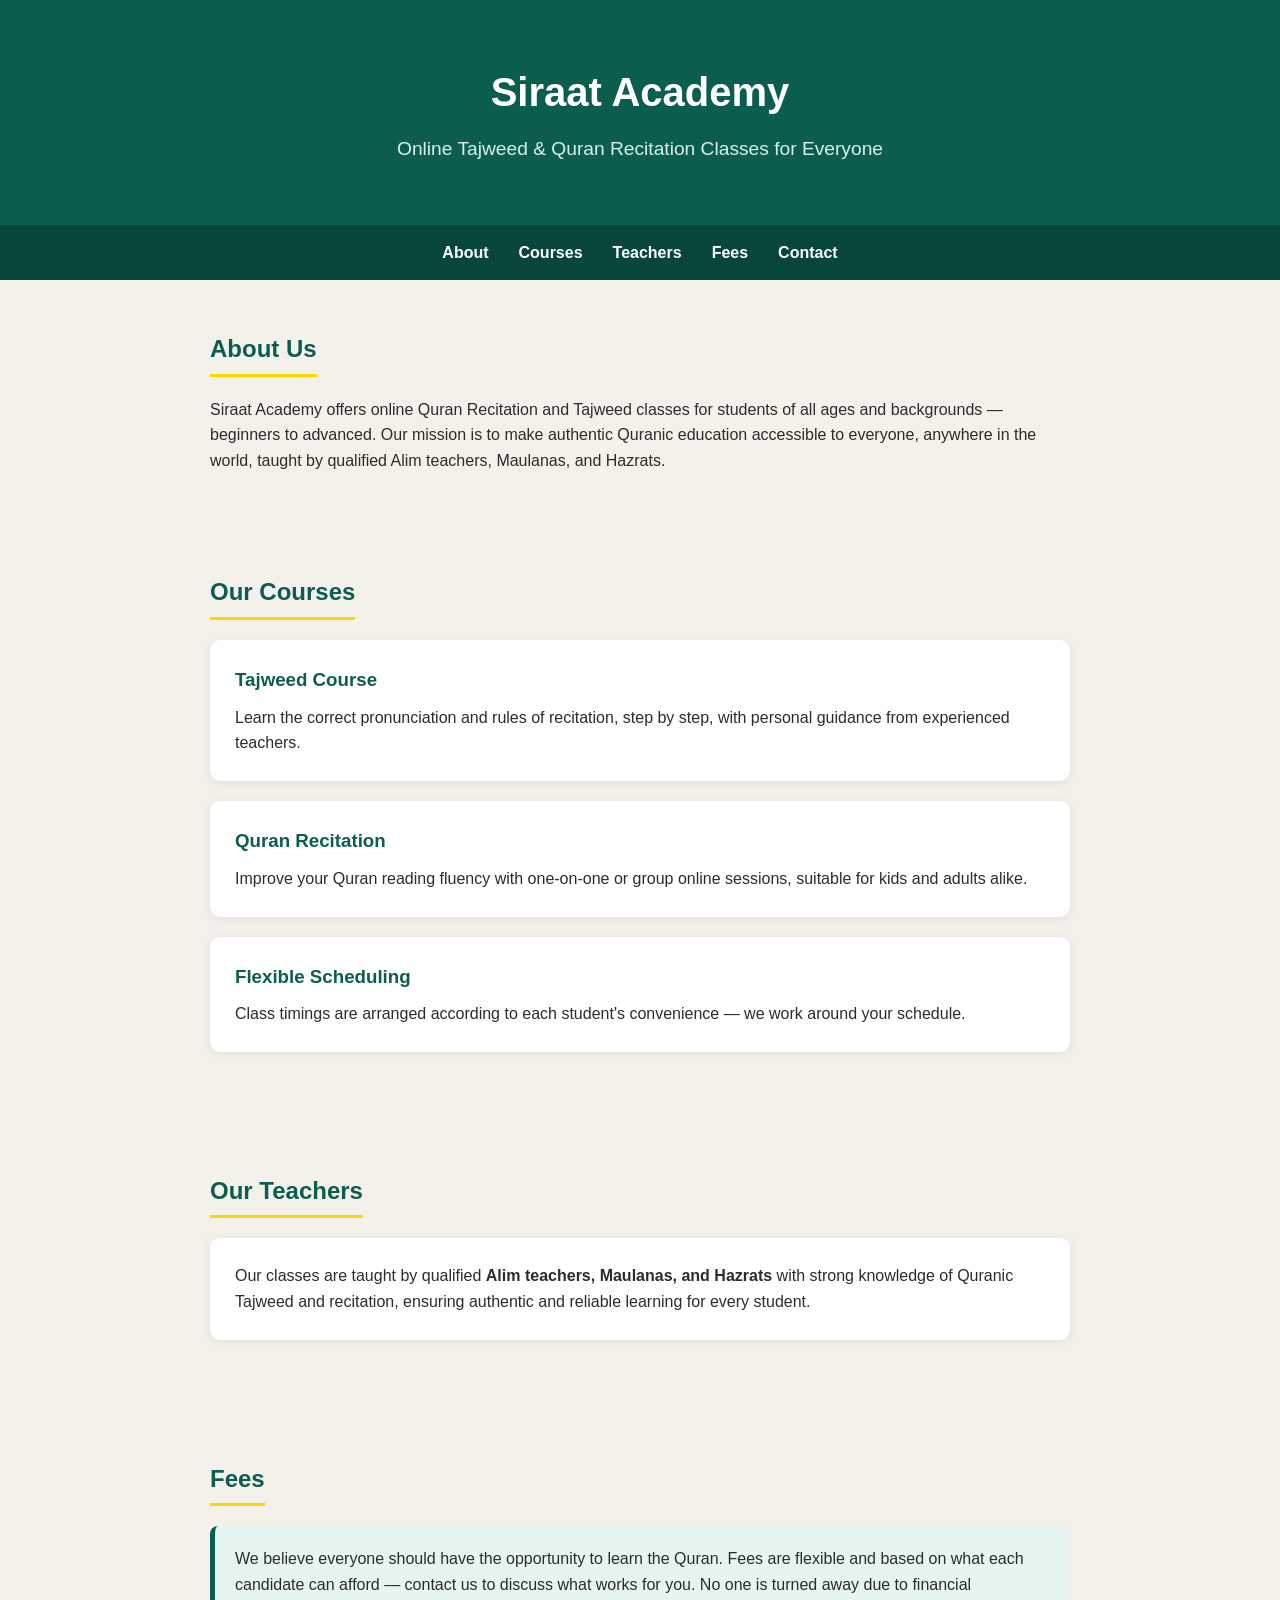
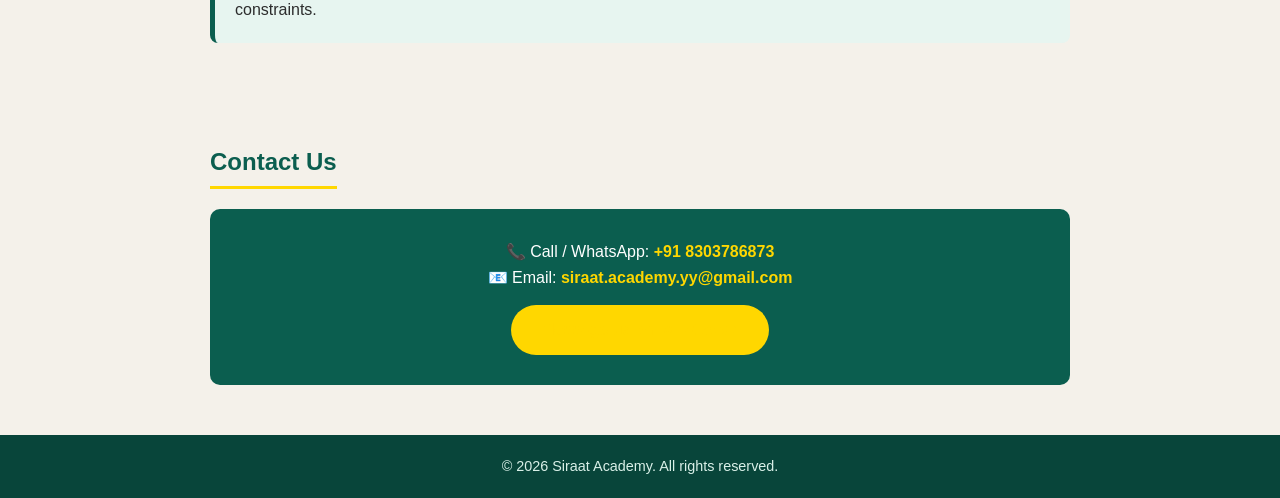
==== index.html @ 0b70cfef "Add files via upload" ====
<!DOCTYPE html>
<html lang="en">
<head>
<meta charset="UTF-8">
<meta name="viewport" content="width=device-width, initial-scale=1.0">
<title>Siraat Academy - Online Tajweed & Quran Classes</title>
<style>
  * { margin: 0; padding: 0; box-sizing: border-box; font-family: 'Segoe UI', Tahoma, Geneva, Verdana, sans-serif; }
  body { background: #f4f1ea; color: #2c2c2c; line-height: 1.6; }
  header { background: #0b5e4f; color: #fff; padding: 60px 20px; text-align: center; }
  header h1 { font-size: 2.5em; margin-bottom: 10px; }
  header p { font-size: 1.2em; color: #d9f0e8; }
  nav { background: #08453a; display: flex; justify-content: center; gap: 30px; padding: 15px; flex-wrap: wrap; }
  nav a { color: #fff; text-decoration: none; font-weight: 600; }
  nav a:hover { color: #ffd700; }
  section { max-width: 900px; margin: 0 auto; padding: 50px 20px; }
  h2 { color: #0b5e4f; border-bottom: 3px solid #ffd700; display: inline-block; padding-bottom: 5px; margin-bottom: 20px; }
  .card { background: #fff; border-radius: 10px; padding: 25px; margin-bottom: 20px; box-shadow: 0 2px 8px rgba(0,0,0,0.08); }
  .card h3 { color: #0b5e4f; margin-bottom: 10px; }
  .fees { background: #e7f5f0; border-left: 5px solid #0b5e4f; padding: 20px; border-radius: 8px; }
  .contact-box { background: #0b5e4f; color: #fff; border-radius: 10px; padding: 30px; text-align: center; }
  .contact-box a { color: #ffd700; font-weight: bold; text-decoration: none; }
  .btn { display: inline-block; background: #ffd700; color: #08453a; padding: 12px 30px; border-radius: 30px; font-weight: bold; text-decoration: none; margin-top: 15px; }
  footer { text-align: center; padding: 20px; background: #08453a; color: #d9f0e8; font-size: 0.9em; }
</style>
</head>
<body>

<header>
  <h1>Siraat Academy</h1>
  <p>Online Tajweed & Quran Recitation Classes for Everyone</p>
</header>

<nav>
  <a href="#about">About</a>
  <a href="#courses">Courses</a>
  <a href="#teachers">Teachers</a>
  <a href="#fees">Fees</a>
  <a href="#contact">Contact</a>
</nav>

<section id="about">
  <h2>About Us</h2>
  <p>Siraat Academy offers online Quran Recitation and Tajweed classes for students of all ages and backgrounds — beginners to advanced. Our mission is to make authentic Quranic education accessible to everyone, anywhere in the world, taught by qualified Alim teachers, Maulanas, and Hazrats.</p>
</section>

<section id="courses">
  <h2>Our Courses</h2>
  <div class="card">
    <h3>Tajweed Course</h3>
    <p>Learn the correct pronunciation and rules of recitation, step by step, with personal guidance from experienced teachers.</p>
  </div>
  <div class="card">
    <h3>Quran Recitation</h3>
    <p>Improve your Quran reading fluency with one-on-one or group online sessions, suitable for kids and adults alike.</p>
  </div>
  <div class="card">
    <h3>Flexible Scheduling</h3>
    <p>Class timings are arranged according to each student's convenience — we work around your schedule.</p>
  </div>
</section>

<section id="teachers">
  <h2>Our Teachers</h2>
  <div class="card">
    <p>Our classes are taught by qualified <strong>Alim teachers, Maulanas, and Hazrats</strong> with strong knowledge of Quranic Tajweed and recitation, ensuring authentic and reliable learning for every student.</p>
  </div>
</section>

<section id="fees">
  <h2>Fees</h2>
  <div class="fees">
    <p>We believe everyone should have the opportunity to learn the Quran. Fees are flexible and based on what each candidate can afford — contact us to discuss what works for you. No one is turned away due to financial constraints.</p>
  </div>
</section>

<section id="contact">
  <h2>Contact Us</h2>
  <div class="contact-box">
    <p>📞 Call / WhatsApp: <a href="https://wa.me/918303786873">+91 8303786873</a></p>
    <p>📧 Email: <a href="mailto:siraat.academy.yy@gmail.com">siraat.academy.yy@gmail.com</a></p>
    <a class="btn" href="https://wa.me/918303786873">Message us on WhatsApp</a>
  </div>
</section>

<footer>
  &copy; 2026 Siraat Academy. All rights reserved.
</footer>

</body>
</html>
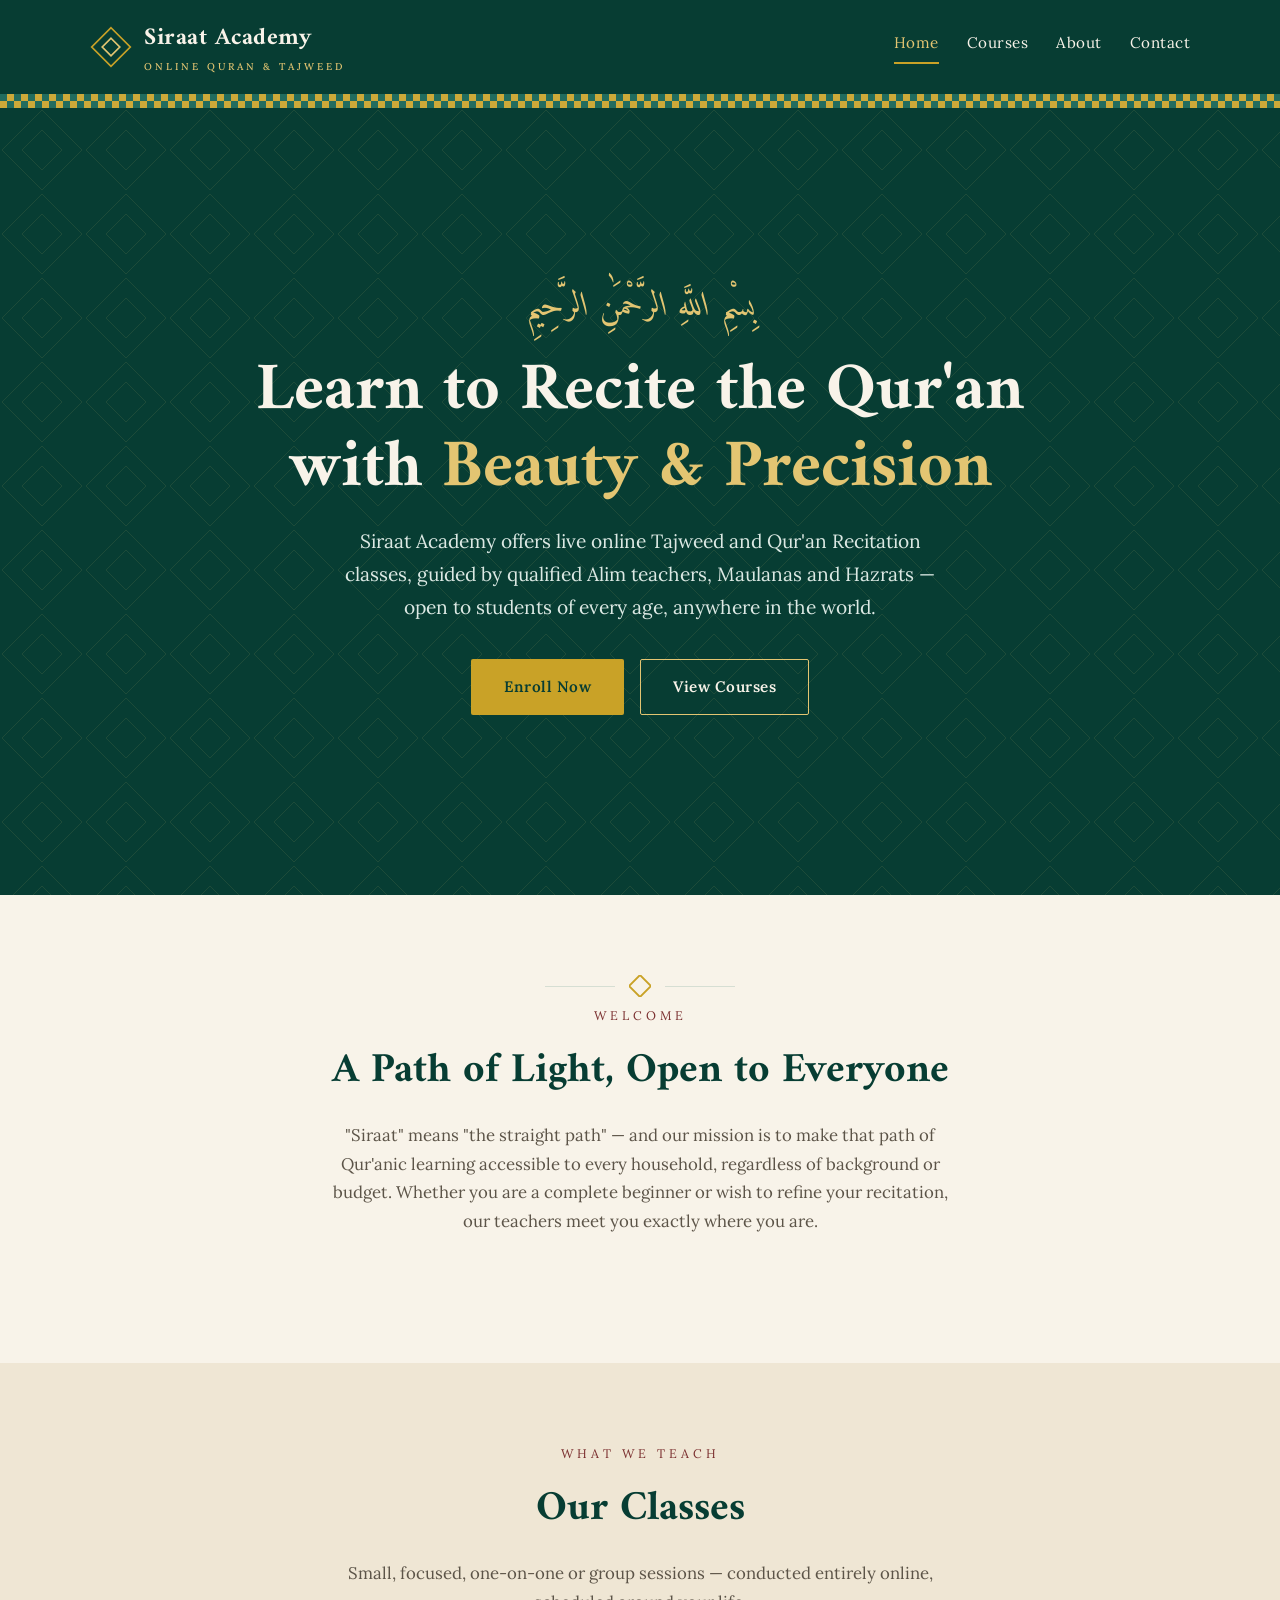
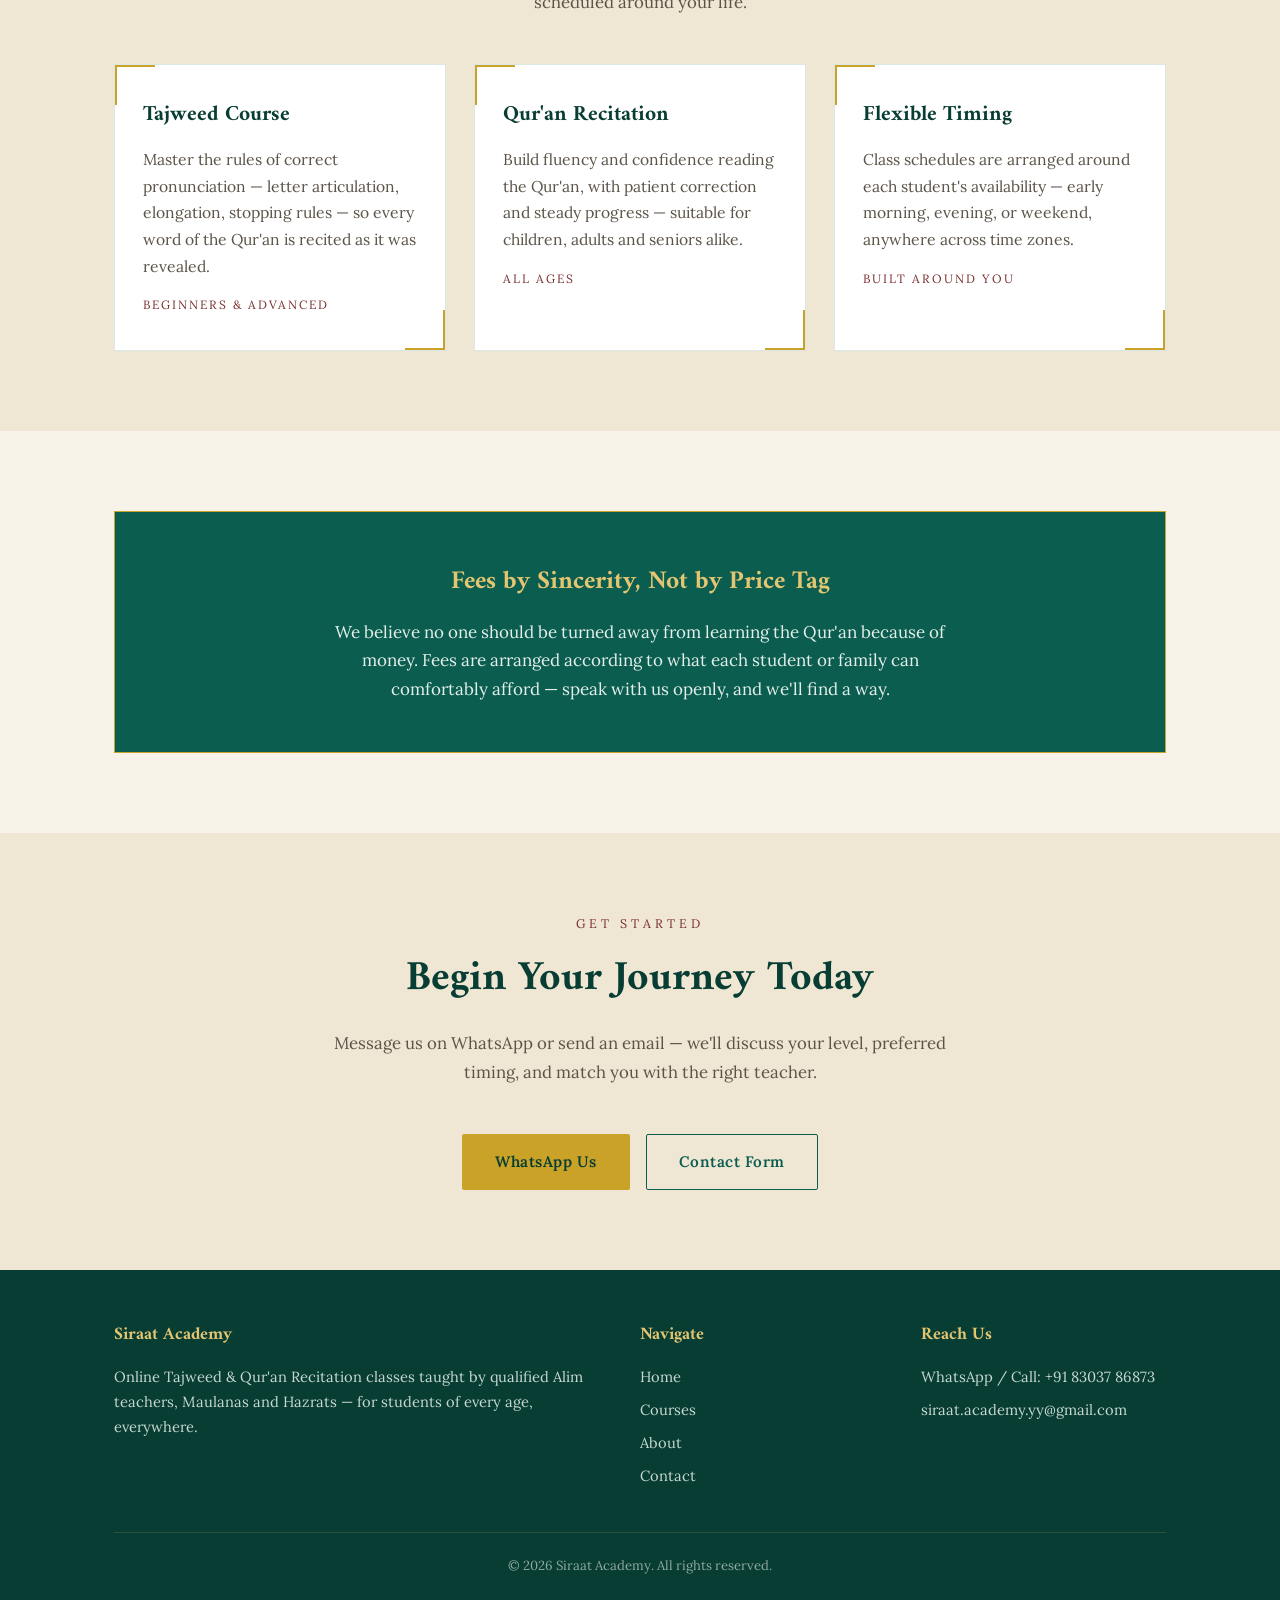
==== commit f5089983: "Update index.html" ====
--- a/index.html
+++ b/index.html
@@ -3,88 +3,122 @@
 <head>
 <meta charset="UTF-8">
 <meta name="viewport" content="width=device-width, initial-scale=1.0">
-<title>Siraat Academy - Online Tajweed & Quran Classes</title>
-<style>
-  * { margin: 0; padding: 0; box-sizing: border-box; font-family: 'Segoe UI', Tahoma, Geneva, Verdana, sans-serif; }
-  body { background: #f4f1ea; color: #2c2c2c; line-height: 1.6; }
-  header { background: #0b5e4f; color: #fff; padding: 60px 20px; text-align: center; }
-  header h1 { font-size: 2.5em; margin-bottom: 10px; }
-  header p { font-size: 1.2em; color: #d9f0e8; }
-  nav { background: #08453a; display: flex; justify-content: center; gap: 30px; padding: 15px; flex-wrap: wrap; }
-  nav a { color: #fff; text-decoration: none; font-weight: 600; }
-  nav a:hover { color: #ffd700; }
-  section { max-width: 900px; margin: 0 auto; padding: 50px 20px; }
-  h2 { color: #0b5e4f; border-bottom: 3px solid #ffd700; display: inline-block; padding-bottom: 5px; margin-bottom: 20px; }
-  .card { background: #fff; border-radius: 10px; padding: 25px; margin-bottom: 20px; box-shadow: 0 2px 8px rgba(0,0,0,0.08); }
-  .card h3 { color: #0b5e4f; margin-bottom: 10px; }
-  .fees { background: #e7f5f0; border-left: 5px solid #0b5e4f; padding: 20px; border-radius: 8px; }
-  .contact-box { background: #0b5e4f; color: #fff; border-radius: 10px; padding: 30px; text-align: center; }
-  .contact-box a { color: #ffd700; font-weight: bold; text-decoration: none; }
-  .btn { display: inline-block; background: #ffd700; color: #08453a; padding: 12px 30px; border-radius: 30px; font-weight: bold; text-decoration: none; margin-top: 15px; }
-  footer { text-align: center; padding: 20px; background: #08453a; color: #d9f0e8; font-size: 0.9em; }
-</style>
+<title>Siraat Academy — Online Tajweed &amp; Quran Recitation Classes</title>
+<link rel="stylesheet" href="style.css">
 </head>
 <body>
 
-<header>
-  <h1>Siraat Academy</h1>
-  <p>Online Tajweed & Quran Recitation Classes for Everyone</p>
+<header class="site-header">
+  <div class="container nav-wrap">
+    <a href="index.html" class="brand">
+      <svg class="brand-mark" viewBox="0 0 48 48" fill="none" xmlns="http://www.w3.org/2000/svg">
+        <path d="M24 2 L46 24 L24 46 L2 24 Z" stroke="#C9A227" stroke-width="2"/>
+        <path d="M24 14 L34 24 L24 34 L14 24 Z" stroke="#E3C572" stroke-width="2"/>
+      </svg>
+      <span class="brand-text">Siraat Academy<small>Online Quran &amp; Tajweed</small></span>
+    </a>
+    <nav class="main-nav">
+      <a href="index.html" class="active">Home</a>
+      <a href="courses.html">Courses</a>
+      <a href="about.html">About</a>
+      <a href="contact.html">Contact</a>
+    </nav>
+  </div>
 </header>
+<div class="pattern-strip"></div>
 
-<nav>
-  <a href="#about">About</a>
-  <a href="#courses">Courses</a>
-  <a href="#teachers">Teachers</a>
-  <a href="#fees">Fees</a>
-  <a href="#contact">Contact</a>
-</nav>
-
-<section id="about">
-  <h2>About Us</h2>
-  <p>Siraat Academy offers online Quran Recitation and Tajweed classes for students of all ages and backgrounds — beginners to advanced. Our mission is to make authentic Quranic education accessible to everyone, anywhere in the world, taught by qualified Alim teachers, Maulanas, and Hazrats.</p>
-</section>
-
-<section id="courses">
-  <h2>Our Courses</h2>
-  <div class="card">
-    <h3>Tajweed Course</h3>
-    <p>Learn the correct pronunciation and rules of recitation, step by step, with personal guidance from experienced teachers.</p>
-  </div>
-  <div class="card">
-    <h3>Quran Recitation</h3>
-    <p>Improve your Quran reading fluency with one-on-one or group online sessions, suitable for kids and adults alike.</p>
-  </div>
-  <div class="card">
-    <h3>Flexible Scheduling</h3>
-    <p>Class timings are arranged according to each student's convenience — we work around your schedule.</p>
+<section class="hero">
+  <div class="hero-pattern"></div>
+  <div class="hero-inner">
+    <div class="bismillah">بِسْمِ اللَّهِ الرَّحْمَٰنِ الرَّحِيمِ</div>
+    <h1>Learn to Recite the Qur'an<br>with <span>Beauty &amp; Precision</span></h1>
+    <p class="lead">Siraat Academy offers live online Tajweed and Qur'an Recitation classes, guided by qualified Alim teachers, Maulanas and Hazrats — open to students of every age, anywhere in the world.</p>
+    <div class="cta-row">
+      <a href="contact.html" class="btn btn-gold">Enroll Now</a>
+      <a href="courses.html" class="btn btn-outline">View Courses</a>
+    </div>
   </div>
 </section>
 
-<section id="teachers">
-  <h2>Our Teachers</h2>
-  <div class="card">
-    <p>Our classes are taught by qualified <strong>Alim teachers, Maulanas, and Hazrats</strong> with strong knowledge of Quranic Tajweed and recitation, ensuring authentic and reliable learning for every student.</p>
+<section>
+  <div class="container">
+    <div class="star-divider">
+      <svg viewBox="0 0 24 24" fill="none" xmlns="http://www.w3.org/2000/svg"><path d="M12 0 L24 12 L12 24 L0 12 Z" stroke="#C9A227" stroke-width="2"/></svg>
+    </div>
+    <div class="eyebrow">Welcome</div>
+    <h2 class="section-title">A Path of Light, Open to Everyone</h2>
+    <p class="section-sub">"Siraat" means "the straight path" — and our mission is to make that path of Qur'anic learning accessible to every household, regardless of background or budget. Whether you are a complete beginner or wish to refine your recitation, our teachers meet you exactly where you are.</p>
   </div>
 </section>
 
-<section id="fees">
-  <h2>Fees</h2>
-  <div class="fees">
-    <p>We believe everyone should have the opportunity to learn the Quran. Fees are flexible and based on what each candidate can afford — contact us to discuss what works for you. No one is turned away due to financial constraints.</p>
+<section class="alt">
+  <div class="container">
+    <div class="eyebrow">What We Teach</div>
+    <h2 class="section-title">Our Classes</h2>
+    <p class="section-sub">Small, focused, one-on-one or group sessions — conducted entirely online, scheduled around your life.</p>
+    <div class="grid grid-3">
+      <div class="card">
+        <h3>Tajweed Course</h3>
+        <p>Master the rules of correct pronunciation — letter articulation, elongation, stopping rules — so every word of the Qur'an is recited as it was revealed.</p>
+        <span class="tag">Beginners &amp; Advanced</span>
+      </div>
+      <div class="card">
+        <h3>Qur'an Recitation</h3>
+        <p>Build fluency and confidence reading the Qur'an, with patient correction and steady progress — suitable for children, adults and seniors alike.</p>
+        <span class="tag">All Ages</span>
+      </div>
+      <div class="card">
+        <h3>Flexible Timing</h3>
+        <p>Class schedules are arranged around each student's availability — early morning, evening, or weekend, anywhere across time zones.</p>
+        <span class="tag">Built Around You</span>
+      </div>
+    </div>
   </div>
 </section>
 
-<section id="contact">
-  <h2>Contact Us</h2>
-  <div class="contact-box">
-    <p>📞 Call / WhatsApp: <a href="https://wa.me/918303786873">+91 8303786873</a></p>
-    <p>📧 Email: <a href="mailto:siraat.academy.yy@gmail.com">siraat.academy.yy@gmail.com</a></p>
-    <a class="btn" href="https://wa.me/918303786873">Message us on WhatsApp</a>
+<section>
+  <div class="container">
+    <div class="highlight-box">
+      <h3>Fees by Sincerity, Not by Price Tag</h3>
+      <p>We believe no one should be turned away from learning the Qur'an because of money. Fees are arranged according to what each student or family can comfortably afford — speak with us openly, and we'll find a way.</p>
+    </div>
   </div>
 </section>
 
-<footer>
-  &copy; 2026 Siraat Academy. All rights reserved.
+<section class="alt">
+  <div class="container">
+    <div class="eyebrow">Get Started</div>
+    <h2 class="section-title">Begin Your Journey Today</h2>
+    <p class="section-sub">Message us on WhatsApp or send an email — we'll discuss your level, preferred timing, and match you with the right teacher.</p>
+    <div class="cta-row">
+      <a href="https://wa.me/918303786873" class="btn btn-gold">WhatsApp Us</a>
+      <a href="contact.html" class="btn btn-outline" style="color:#0B5E4F; border-color:#0B5E4F;">Contact Form</a>
+    </div>
+  </div>
+</section>
+
+<footer class="site-footer">
+  <div class="container">
+    <div class="footer-grid">
+      <div>
+        <h4>Siraat Academy</h4>
+        <p>Online Tajweed &amp; Qur'an Recitation classes taught by qualified Alim teachers, Maulanas and Hazrats — for students of every age, everywhere.</p>
+      </div>
+      <div>
+        <h4>Navigate</h4>
+        <a href="index.html">Home</a>
+        <a href="courses.html">Courses</a>
+        <a href="about.html">About</a>
+        <a href="contact.html">Contact</a>
+      </div>
+      <div>
+        <h4>Reach Us</h4>
+        <a href="https://wa.me/918303786873">WhatsApp / Call: +91 83037 86873</a>
+        <a href="mailto:siraat.academy.yy@gmail.com">siraat.academy.yy@gmail.com</a>
+      </div>
+    </div>
+    <div class="footer-bottom">&copy; 2026 Siraat Academy. All rights reserved.</div>
+  </div>
 </footer>
 
 </body>
--- a/style.css
+++ b/style.css
@@ -0,0 +1,421 @@
+@import url('https://fonts.googleapis.com/css2?family=Amiri:ital,wght@0,400;0,700;1,400&family=Lora:ital,wght@0,400;0,500;0,600;1,400&family=Cormorant+Garamond:wght@500;600&display=swap');
+
+:root{
+  --cream: #F8F3E9;
+  --cream-deep: #EFE6D4;
+  --teal: #0B5E4F;
+  --teal-deep: #073D33;
+  --gold: #C9A227;
+  --gold-soft: #E3C572;
+  --maroon: #7A2E2E;
+  --ink: #2B2622;
+  --ink-soft: #5C5448;
+  --pattern-line: rgba(11,94,79,0.14);
+}
+
+*{ margin:0; padding:0; box-sizing:border-box; }
+
+html{ scroll-behavior: smooth; }
+
+body{
+  background: var(--cream);
+  color: var(--ink);
+  font-family: 'Lora', serif;
+  line-height: 1.7;
+  font-size: 17px;
+}
+
+img{ max-width:100%; display:block; }
+
+a{ color: inherit; }
+
+.container{
+  max-width: 1100px;
+  margin: 0 auto;
+  padding: 0 24px;
+}
+
+/* ---------- Geometric pattern motifs ---------- */
+.pattern-strip{
+  height: 14px;
+  width: 100%;
+  background-image:
+    linear-gradient(45deg, var(--gold) 25%, transparent 25%, transparent 75%, var(--gold) 75%),
+    linear-gradient(45deg, var(--gold) 25%, transparent 25%, transparent 75%, var(--gold) 75%);
+  background-size: 14px 14px;
+  background-position: 0 0, 7px 7px;
+  background-color: var(--teal);
+  opacity: 0.9;
+}
+
+.star-divider{
+  display:flex;
+  align-items:center;
+  justify-content:center;
+  gap:14px;
+  margin: 0 auto 8px;
+  color: var(--gold);
+}
+.star-divider::before,
+.star-divider::after{
+  content:"";
+  height:1px;
+  width: 70px;
+  background: var(--pattern-line);
+}
+.star-divider svg{ width:22px; height:22px; flex-shrink:0; }
+
+/* ---------- Header / Nav ---------- */
+header.site-header{
+  background: var(--teal-deep);
+  color: var(--cream);
+}
+.nav-wrap{
+  display:flex;
+  align-items:center;
+  justify-content:space-between;
+  padding: 18px 0;
+  gap: 24px;
+}
+.brand{
+  display:flex;
+  align-items:center;
+  gap:12px;
+  text-decoration:none;
+  color: var(--cream);
+}
+.brand-mark{
+  width:42px; height:42px;
+  flex-shrink:0;
+}
+.brand-text{
+  font-family:'Amiri', serif;
+  font-size: 1.5rem;
+  font-weight:700;
+  letter-spacing:0.5px;
+}
+.brand-text small{
+  display:block;
+  font-family:'Lora', serif;
+  font-size:0.62rem;
+  letter-spacing: 3px;
+  text-transform: uppercase;
+  color: var(--gold-soft);
+  font-weight:500;
+}
+nav.main-nav{
+  display:flex;
+  gap: 28px;
+  flex-wrap: wrap;
+}
+nav.main-nav a{
+  text-decoration:none;
+  color: var(--cream);
+  font-size: 0.95rem;
+  letter-spacing: 0.5px;
+  padding-bottom: 6px;
+  border-bottom: 2px solid transparent;
+  transition: border-color 0.2s, color 0.2s;
+}
+nav.main-nav a:hover,
+nav.main-nav a.active{
+  border-color: var(--gold);
+  color: var(--gold-soft);
+}
+
+/* ---------- Hero ---------- */
+.hero{
+  position: relative;
+  background: var(--teal-deep);
+  color: var(--cream);
+  overflow:hidden;
+}
+.hero-pattern{
+  position:absolute;
+  inset:0;
+  opacity: 0.10;
+  background-image: url("data:image/svg+xml,%3Csvg xmlns='http://www.w3.org/2000/svg' width='84' height='84' viewBox='0 0 84 84'%3E%3Cg fill='none' stroke='%23E3C572' stroke-width='1'%3E%3Cpath d='M42 2 L82 42 L42 82 L2 42 Z'/%3E%3Cpath d='M42 22 L62 42 L42 62 L22 42 Z'/%3E%3C/g%3E%3C/svg%3E");
+  background-size: 84px 84px;
+}
+.hero-inner{
+  position: relative;
+  padding: 90px 24px 100px;
+  max-width: 1100px;
+  margin: 0 auto;
+  text-align:center;
+}
+.bismillah{
+  font-family:'Amiri', serif;
+  font-size: 2.1rem;
+  color: var(--gold-soft);
+  margin-bottom: 18px;
+  font-style: italic;
+}
+.hero h1{
+  font-family:'Amiri', serif;
+  font-weight:700;
+  font-size: clamp(2.4rem, 6vw, 4.2rem);
+  line-height: 1.15;
+  margin-bottom: 18px;
+}
+.hero h1 span{ color: var(--gold-soft); }
+.hero p.lead{
+  font-size: 1.2rem;
+  color: #DCE9E4;
+  max-width: 620px;
+  margin: 0 auto 36px;
+}
+.cta-row{
+  display:flex;
+  gap:16px;
+  justify-content:center;
+  flex-wrap:wrap;
+}
+.btn{
+  display:inline-block;
+  padding: 14px 32px;
+  border-radius: 2px;
+  text-decoration:none;
+  font-family:'Lora', serif;
+  font-weight:600;
+  letter-spacing: 0.5px;
+  font-size: 0.95rem;
+  transition: transform 0.15s ease, box-shadow 0.15s ease;
+  border: 1px solid transparent;
+}
+.btn:hover{ transform: translateY(-2px); }
+.btn-gold{
+  background: var(--gold);
+  color: var(--teal-deep);
+}
+.btn-gold:hover{ box-shadow: 0 6px 18px rgba(201,162,39,0.35); }
+.btn-outline{
+  border-color: var(--gold-soft);
+  color: var(--cream);
+}
+.btn-outline:hover{ background: rgba(227,197,114,0.1); }
+
+/* ---------- Sections ---------- */
+section{ padding: 80px 0; }
+section.alt{ background: var(--cream-deep); }
+
+.eyebrow{
+  font-family:'Lora', serif;
+  font-size: 0.78rem;
+  letter-spacing: 4px;
+  text-transform: uppercase;
+  color: var(--maroon);
+  text-align:center;
+  margin-bottom: 10px;
+}
+h2.section-title{
+  font-family:'Amiri', serif;
+  font-weight:700;
+  font-size: clamp(1.8rem, 4vw, 2.6rem);
+  text-align:center;
+  color: var(--teal-deep);
+  margin-bottom: 14px;
+}
+p.section-sub{
+  text-align:center;
+  max-width: 640px;
+  margin: 0 auto 48px;
+  color: var(--ink-soft);
+  font-size: 1.05rem;
+}
+
+/* ---------- Cards ---------- */
+.grid{
+  display:grid;
+  gap: 28px;
+}
+.grid-3{ grid-template-columns: repeat(3, 1fr); }
+.grid-2{ grid-template-columns: repeat(2, 1fr); }
+
+.card{
+  background: #fff;
+  border: 1px solid var(--pattern-line);
+  padding: 32px 28px;
+  position: relative;
+  transition: box-shadow 0.2s ease, transform 0.2s ease;
+}
+.card:hover{
+  box-shadow: 0 12px 30px rgba(11,94,79,0.08);
+  transform: translateY(-4px);
+}
+.card::before{
+  content:"";
+  position:absolute;
+  top:0; left:0;
+  width: 38px; height: 38px;
+  border-top: 2px solid var(--gold);
+  border-left: 2px solid var(--gold);
+}
+.card::after{
+  content:"";
+  position:absolute;
+  bottom:0; right:0;
+  width: 38px; height: 38px;
+  border-bottom: 2px solid var(--gold);
+  border-right: 2px solid var(--gold);
+}
+.card h3{
+  font-family:'Amiri', serif;
+  color: var(--teal-deep);
+  font-size: 1.35rem;
+  margin-bottom: 12px;
+}
+.card p{ color: var(--ink-soft); font-size: 0.98rem; }
+.card .tag{
+  display:inline-block;
+  margin-top:16px;
+  font-size: 0.75rem;
+  letter-spacing: 2px;
+  text-transform: uppercase;
+  color: var(--maroon);
+}
+
+/* ---------- Quote / highlight blocks ---------- */
+.highlight-box{
+  background: var(--teal);
+  color: var(--cream);
+  padding: 48px;
+  text-align:center;
+  position: relative;
+  border: 1px solid var(--gold);
+}
+.highlight-box h3{
+  font-family:'Amiri', serif;
+  font-size: 1.6rem;
+  margin-bottom: 14px;
+  color: var(--gold-soft);
+}
+.highlight-box p{ color: #E4EFEA; max-width: 640px; margin: 0 auto; }
+
+/* ---------- Footer ---------- */
+footer.site-footer{
+  background: var(--teal-deep);
+  color: var(--cream);
+  padding: 50px 0 30px;
+}
+.footer-grid{
+  display:grid;
+  grid-template-columns: 2fr 1fr 1fr;
+  gap: 36px;
+  margin-bottom: 36px;
+}
+.footer-grid h4{
+  font-family:'Amiri', serif;
+  color: var(--gold-soft);
+  margin-bottom: 14px;
+  font-size:1.1rem;
+}
+.footer-grid p, .footer-grid a{
+  color: #C7D8D2;
+  font-size: 0.92rem;
+  text-decoration:none;
+  display:block;
+  margin-bottom: 8px;
+}
+.footer-grid a:hover{ color: var(--gold-soft); }
+.footer-bottom{
+  text-align:center;
+  font-size: 0.82rem;
+  color: #8FA8A1;
+  border-top: 1px solid rgba(227,197,114,0.15);
+  padding-top: 22px;
+}
+
+/* ---------- Forms ---------- */
+.form-card{
+  background:#fff;
+  border: 1px solid var(--pattern-line);
+  padding: 40px;
+}
+.form-group{ margin-bottom: 22px; }
+.form-group label{
+  display:block;
+  font-size: 0.85rem;
+  letter-spacing: 1px;
+  text-transform: uppercase;
+  color: var(--teal-deep);
+  margin-bottom: 8px;
+}
+.form-group input,
+.form-group select,
+.form-group textarea{
+  width:100%;
+  padding: 12px 14px;
+  border: 1px solid #D8CDB8;
+  background: var(--cream);
+  font-family:'Lora', serif;
+  font-size: 1rem;
+  color: var(--ink);
+  border-radius: 2px;
+}
+.form-group textarea{ resize: vertical; min-height: 120px; }
+.form-group input:focus,
+.form-group select:focus,
+.form-group textarea:focus{
+  outline: 2px solid var(--gold);
+  outline-offset: 1px;
+}
+
+/* ---------- Misc ---------- */
+.list-check{ list-style:none; padding:0; }
+.list-check li{
+  padding-left: 28px;
+  position: relative;
+  margin-bottom: 12px;
+  color: var(--ink-soft);
+}
+.list-check li::before{
+  content: "✦";
+  position:absolute;
+  left:0;
+  color: var(--gold);
+}
+
+.timing-table{
+  width:100%;
+  border-collapse: collapse;
+  background:#fff;
+}
+.timing-table th, .timing-table td{
+  border: 1px solid var(--pattern-line);
+  padding: 14px 18px;
+  text-align:left;
+  font-size: 0.95rem;
+}
+.timing-table th{
+  background: var(--teal);
+  color: var(--cream);
+  font-family:'Lora', serif;
+  font-weight:600;
+  letter-spacing: 1px;
+  text-transform: uppercase;
+  font-size: 0.78rem;
+}
+.timing-table tr:nth-child(even) td{ background: var(--cream-deep); }
+
+/* ---------- Responsive ---------- */
+@media (max-width: 860px){
+  .grid-3{ grid-template-columns: 1fr; }
+  .grid-2{ grid-template-columns: 1fr; }
+  .footer-grid{ grid-template-columns: 1fr; }
+  nav.main-nav{ gap: 16px; justify-content:center; }
+  .nav-wrap{ flex-direction: column; text-align:center; }
+}
+
+/* Reduced motion */
+@media (prefers-reduced-motion: reduce){
+  html{ scroll-behavior: auto; }
+  .card{ transition: none; }
+  .btn{ transition: none; }
+}
+
+/* Focus visibility */
+a:focus-visible, button:focus-visible, input:focus-visible, textarea:focus-visible, select:focus-visible{
+  outline: 3px solid var(--gold);
+  outline-offset: 2px;
+}
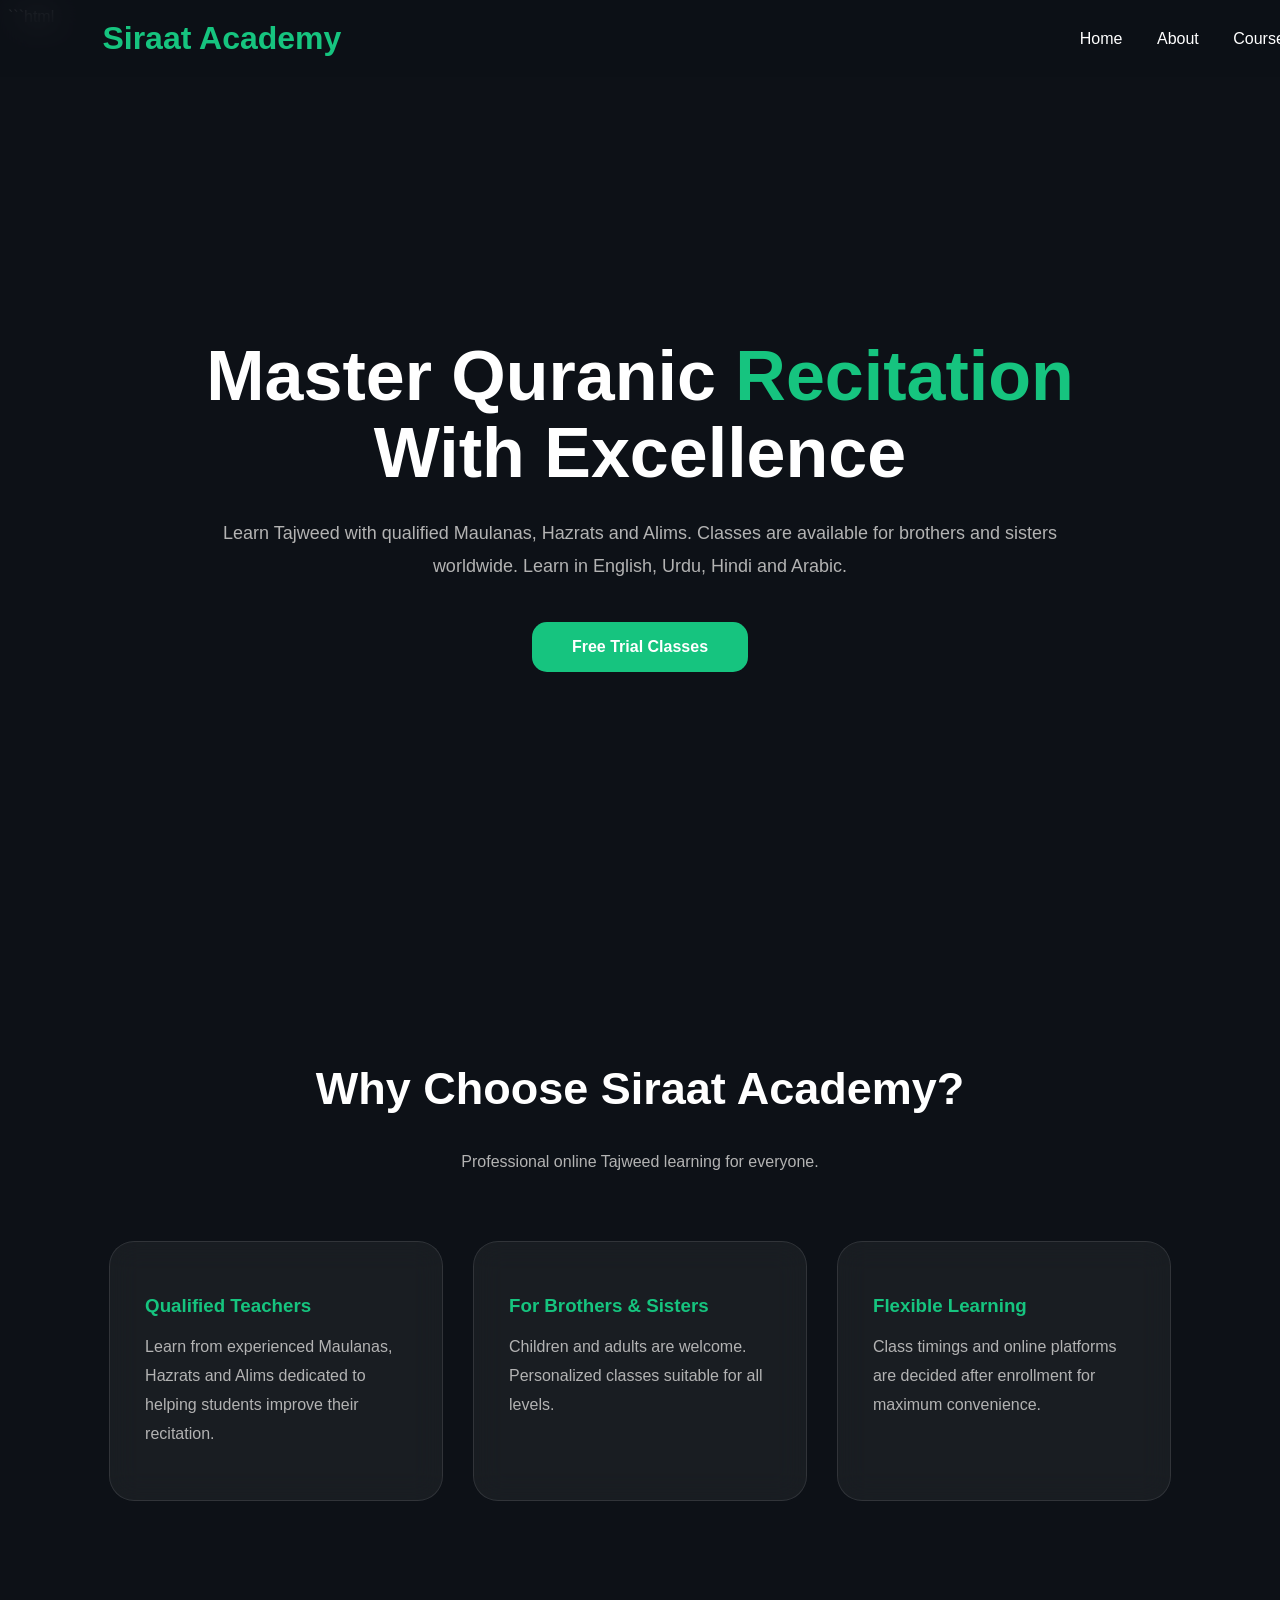
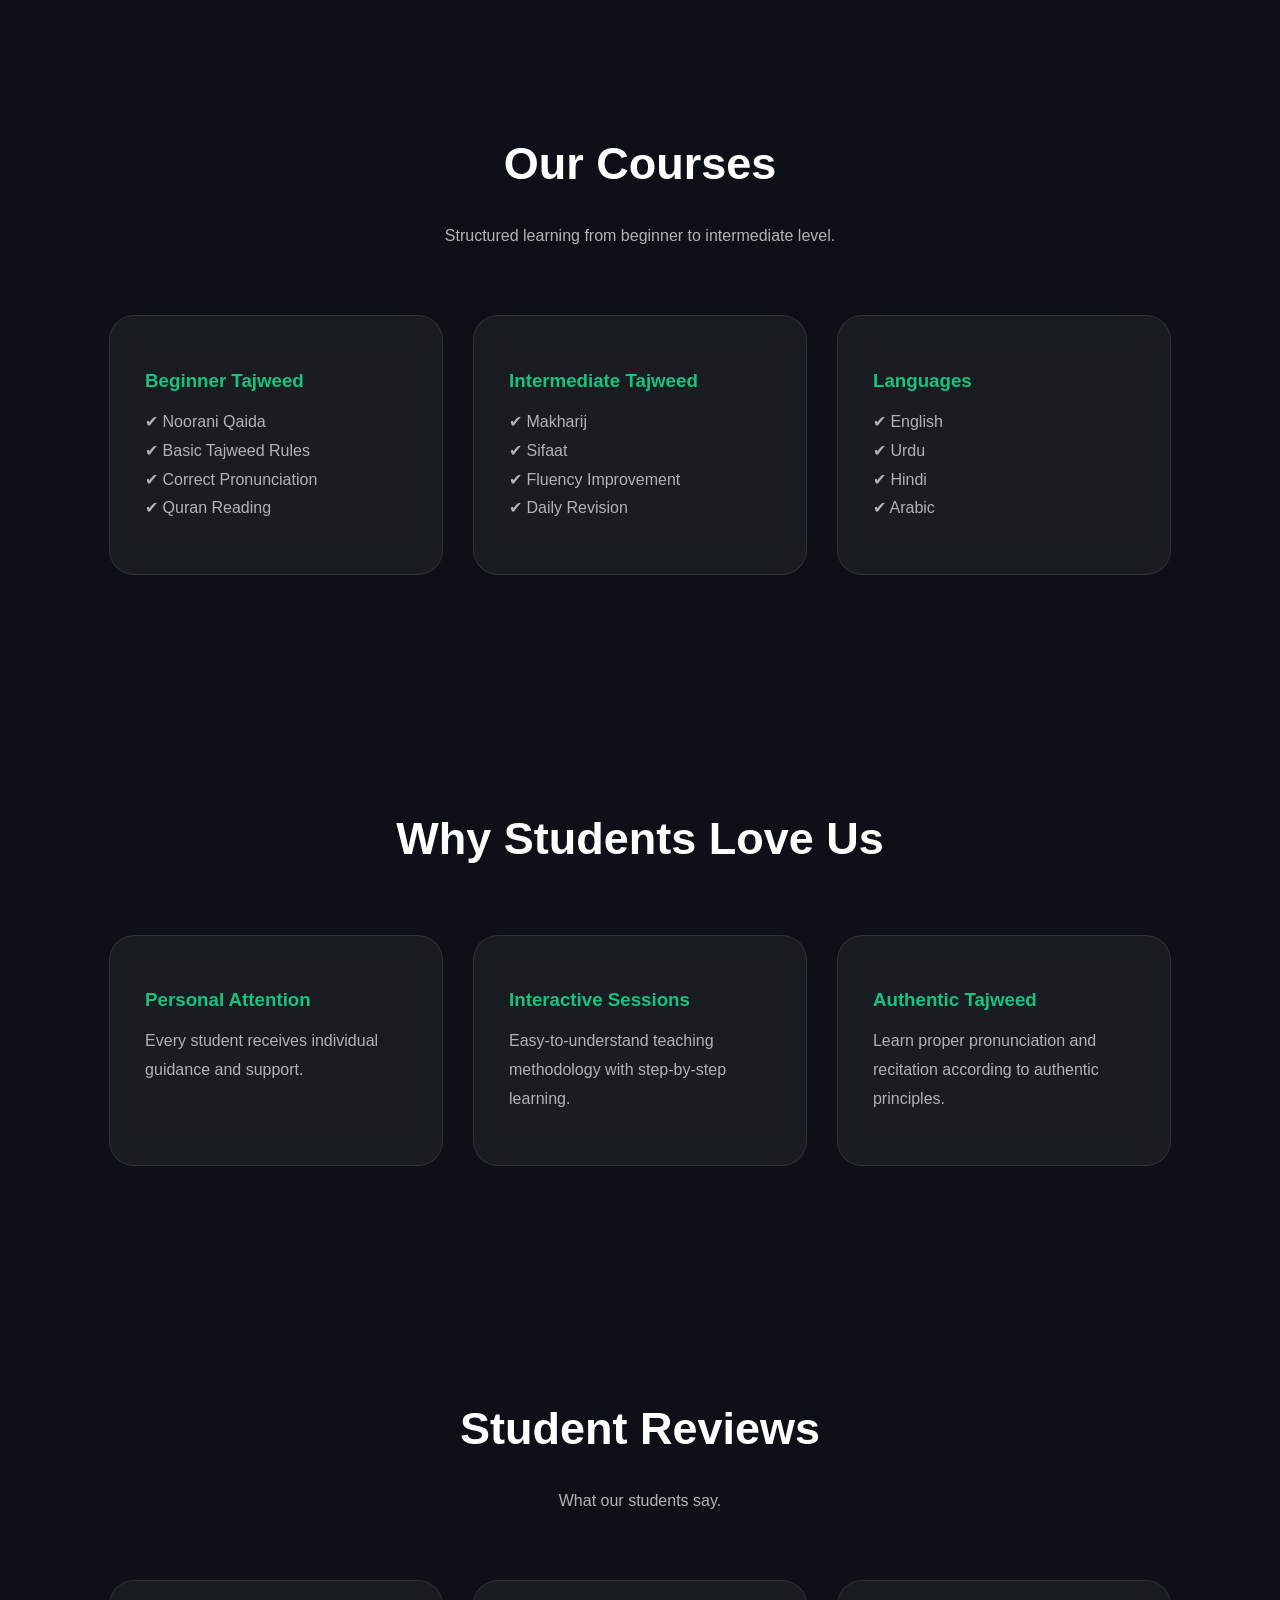
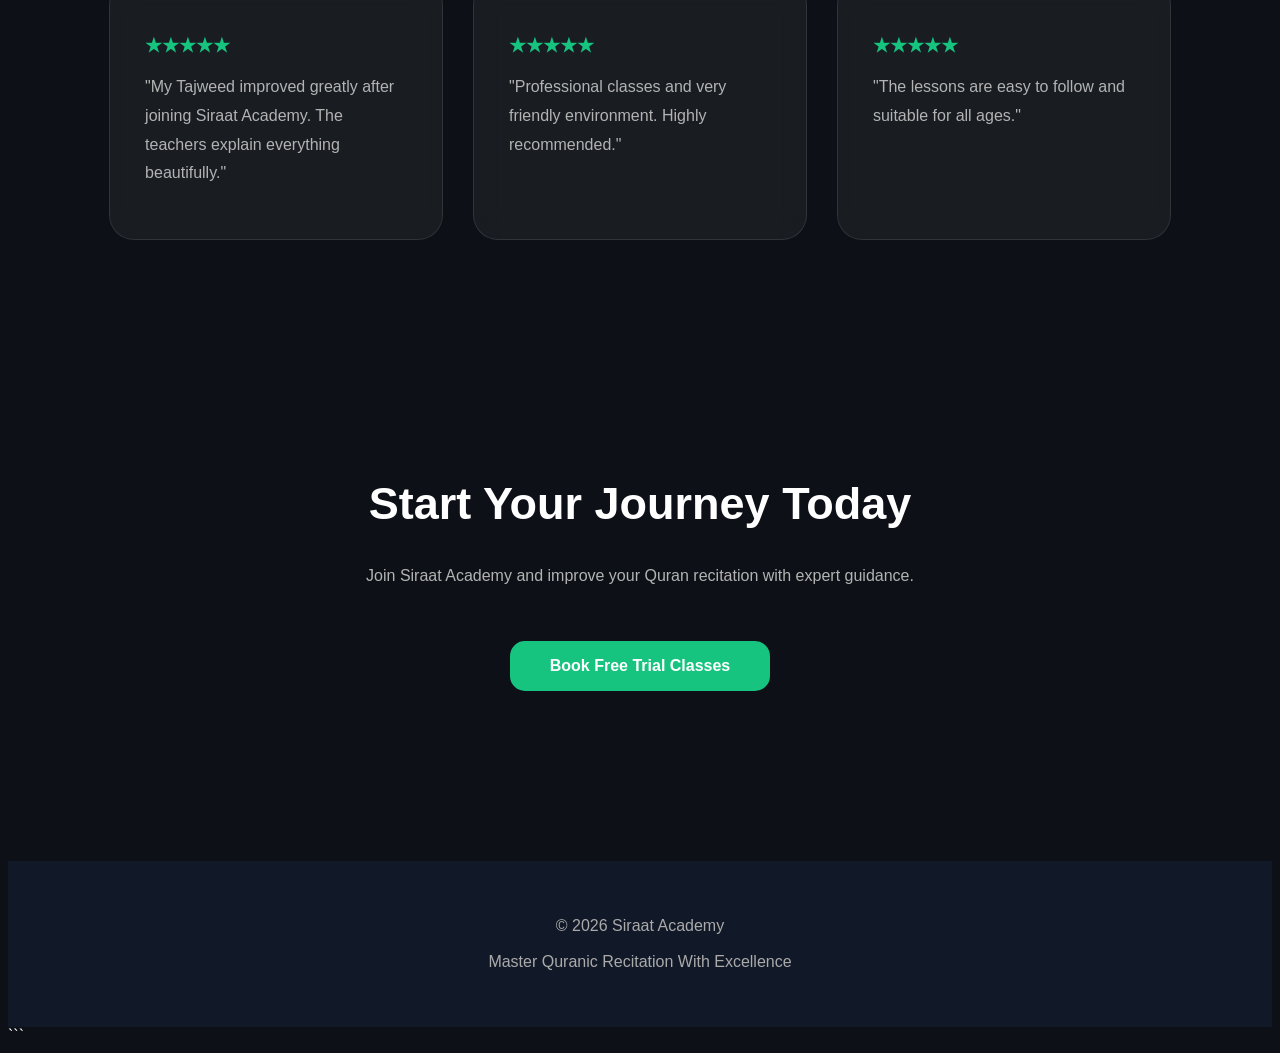
==== commit a2bca228: "Update index.html" ====
--- a/index.html
+++ b/index.html
@@ -1,125 +1,408 @@
+```html
+<!-- =========================
+FILE NAME : index.html
+========================= -->
+
 <!DOCTYPE html>
 <html lang="en">
 <head>
 <meta charset="UTF-8">
 <meta name="viewport" content="width=device-width, initial-scale=1.0">
-<title>Siraat Academy — Online Tajweed &amp; Quran Recitation Classes</title>
+
+<title>Siraat Academy | Master Quranic Recitation</title>
+
+<meta name="description"
+content="Learn Tajweed with qualified Maulanas, Hazrats and Alims. Online Quran and Tajweed classes for brothers and sisters around the world.">
+
 <link rel="stylesheet" href="style.css">
+
+<link rel="preconnect" href="https://fonts.googleapis.com">
+<link rel="preconnect" href="https://fonts.gstatic.com" crossorigin>
+
 </head>
 <body>
 
-<header class="site-header">
-  <div class="container nav-wrap">
-    <a href="index.html" class="brand">
-      <svg class="brand-mark" viewBox="0 0 48 48" fill="none" xmlns="http://www.w3.org/2000/svg">
-        <path d="M24 2 L46 24 L24 46 L2 24 Z" stroke="#C9A227" stroke-width="2"/>
-        <path d="M24 14 L34 24 L24 34 L14 24 Z" stroke="#E3C572" stroke-width="2"/>
-      </svg>
-      <span class="brand-text">Siraat Academy<small>Online Quran &amp; Tajweed</small></span>
-    </a>
-    <nav class="main-nav">
-      <a href="index.html" class="active">Home</a>
-      <a href="courses.html">Courses</a>
-      <a href="about.html">About</a>
-      <a href="contact.html">Contact</a>
-    </nav>
-  </div>
+<!-- Header -->
+
+<header>
+
+<div class="logo">
+Siraat Academy
+</div>
+
+<nav>
+
+<a href="index.html">Home</a>
+
+<a href="about.html">About</a>
+
+<a href="courses.html">Courses</a>
+
+<a href="contact.html">Contact</a>
+
+</nav>
+
 </header>
-<div class="pattern-strip"></div>
+
+
+<!-- Hero Section -->
 
 <section class="hero">
-  <div class="hero-pattern"></div>
-  <div class="hero-inner">
-    <div class="bismillah">بِسْمِ اللَّهِ الرَّحْمَٰنِ الرَّحِيمِ</div>
-    <h1>Learn to Recite the Qur'an<br>with <span>Beauty &amp; Precision</span></h1>
-    <p class="lead">Siraat Academy offers live online Tajweed and Qur'an Recitation classes, guided by qualified Alim teachers, Maulanas and Hazrats — open to students of every age, anywhere in the world.</p>
-    <div class="cta-row">
-      <a href="contact.html" class="btn btn-gold">Enroll Now</a>
-      <a href="courses.html" class="btn btn-outline">View Courses</a>
-    </div>
-  </div>
-</section>
+
+<div class="hero-content">
+
+<h1>
+Master Quranic <span>Recitation</span>
+With Excellence
+</h1>
+
+<p>
+
+Learn Tajweed with qualified Maulanas, Hazrats and Alims.
+Classes are available for brothers and sisters worldwide.
+
+Learn in English, Urdu, Hindi and Arabic.
+
+</p>
+
+<a href="contact.html" class="btn">
+Free Trial Classes
+</a>
+
+</div>
+
+</section>
+
+
+
+<!-- Features -->
 
 <section>
-  <div class="container">
-    <div class="star-divider">
-      <svg viewBox="0 0 24 24" fill="none" xmlns="http://www.w3.org/2000/svg"><path d="M12 0 L24 12 L12 24 L0 12 Z" stroke="#C9A227" stroke-width="2"/></svg>
-    </div>
-    <div class="eyebrow">Welcome</div>
-    <h2 class="section-title">A Path of Light, Open to Everyone</h2>
-    <p class="section-sub">"Siraat" means "the straight path" — and our mission is to make that path of Qur'anic learning accessible to every household, regardless of background or budget. Whether you are a complete beginner or wish to refine your recitation, our teachers meet you exactly where you are.</p>
-  </div>
-</section>
-
-<section class="alt">
-  <div class="container">
-    <div class="eyebrow">What We Teach</div>
-    <h2 class="section-title">Our Classes</h2>
-    <p class="section-sub">Small, focused, one-on-one or group sessions — conducted entirely online, scheduled around your life.</p>
-    <div class="grid grid-3">
-      <div class="card">
-        <h3>Tajweed Course</h3>
-        <p>Master the rules of correct pronunciation — letter articulation, elongation, stopping rules — so every word of the Qur'an is recited as it was revealed.</p>
-        <span class="tag">Beginners &amp; Advanced</span>
-      </div>
-      <div class="card">
-        <h3>Qur'an Recitation</h3>
-        <p>Build fluency and confidence reading the Qur'an, with patient correction and steady progress — suitable for children, adults and seniors alike.</p>
-        <span class="tag">All Ages</span>
-      </div>
-      <div class="card">
-        <h3>Flexible Timing</h3>
-        <p>Class schedules are arranged around each student's availability — early morning, evening, or weekend, anywhere across time zones.</p>
-        <span class="tag">Built Around You</span>
-      </div>
-    </div>
-  </div>
-</section>
+
+<div class="section-title">
+
+<h2>
+Why Choose Siraat Academy?
+</h2>
+
+<p>
+Professional online Tajweed learning for everyone.
+</p>
+
+</div>
+
+<div class="grid">
+
+
+<div class="card">
+
+<h3>
+Qualified Teachers
+</h3>
+
+<p>
+Learn from experienced Maulanas, Hazrats and Alims dedicated to helping students improve their recitation.
+</p>
+
+</div>
+
+
+
+<div class="card">
+
+<h3>
+For Brothers & Sisters
+</h3>
+
+<p>
+Children and adults are welcome. Personalized classes suitable for all levels.
+</p>
+
+</div>
+
+
+
+<div class="card">
+
+<h3>
+Flexible Learning
+</h3>
+
+<p>
+Class timings and online platforms are decided after enrollment for maximum convenience.
+</p>
+
+</div>
+
+
+</div>
+
+</section>
+
+
+
+<!-- Courses Preview -->
 
 <section>
-  <div class="container">
-    <div class="highlight-box">
-      <h3>Fees by Sincerity, Not by Price Tag</h3>
-      <p>We believe no one should be turned away from learning the Qur'an because of money. Fees are arranged according to what each student or family can comfortably afford — speak with us openly, and we'll find a way.</p>
-    </div>
-  </div>
-</section>
-
-<section class="alt">
-  <div class="container">
-    <div class="eyebrow">Get Started</div>
-    <h2 class="section-title">Begin Your Journey Today</h2>
-    <p class="section-sub">Message us on WhatsApp or send an email — we'll discuss your level, preferred timing, and match you with the right teacher.</p>
-    <div class="cta-row">
-      <a href="https://wa.me/918303786873" class="btn btn-gold">WhatsApp Us</a>
-      <a href="contact.html" class="btn btn-outline" style="color:#0B5E4F; border-color:#0B5E4F;">Contact Form</a>
-    </div>
-  </div>
-</section>
-
-<footer class="site-footer">
-  <div class="container">
-    <div class="footer-grid">
-      <div>
-        <h4>Siraat Academy</h4>
-        <p>Online Tajweed &amp; Qur'an Recitation classes taught by qualified Alim teachers, Maulanas and Hazrats — for students of every age, everywhere.</p>
-      </div>
-      <div>
-        <h4>Navigate</h4>
-        <a href="index.html">Home</a>
-        <a href="courses.html">Courses</a>
-        <a href="about.html">About</a>
-        <a href="contact.html">Contact</a>
-      </div>
-      <div>
-        <h4>Reach Us</h4>
-        <a href="https://wa.me/918303786873">WhatsApp / Call: +91 83037 86873</a>
-        <a href="mailto:siraat.academy.yy@gmail.com">siraat.academy.yy@gmail.com</a>
-      </div>
-    </div>
-    <div class="footer-bottom">&copy; 2026 Siraat Academy. All rights reserved.</div>
-  </div>
+
+<div class="section-title">
+
+<h2>
+Our Courses
+</h2>
+
+<p>
+Structured learning from beginner to intermediate level.
+</p>
+
+</div>
+
+
+<div class="grid">
+
+
+<div class="card">
+
+<h3>
+Beginner Tajweed
+</h3>
+
+<p>
+
+✔ Noorani Qaida<br>
+
+✔ Basic Tajweed Rules<br>
+
+✔ Correct Pronunciation<br>
+
+✔ Quran Reading
+
+</p>
+
+</div>
+
+
+<div class="card">
+
+<h3>
+Intermediate Tajweed
+</h3>
+
+<p>
+
+✔ Makharij<br>
+
+✔ Sifaat<br>
+
+✔ Fluency Improvement<br>
+
+✔ Daily Revision
+
+</p>
+
+</div>
+
+
+
+<div class="card">
+
+<h3>
+Languages
+</h3>
+
+<p>
+
+✔ English<br>
+
+✔ Urdu<br>
+
+✔ Hindi<br>
+
+✔ Arabic
+
+</p>
+
+</div>
+
+
+</div>
+
+</section>
+
+
+
+<!-- Statistics -->
+
+<section>
+
+<div class="section-title">
+
+<h2>
+Why Students Love Us
+</h2>
+
+</div>
+
+<div class="grid">
+
+
+<div class="card">
+
+<h3>
+Personal Attention
+</h3>
+
+<p>
+Every student receives individual guidance and support.
+</p>
+
+</div>
+
+
+<div class="card">
+
+<h3>
+Interactive Sessions
+</h3>
+
+<p>
+Easy-to-understand teaching methodology with step-by-step learning.
+</p>
+
+</div>
+
+
+<div class="card">
+
+<h3>
+Authentic Tajweed
+</h3>
+
+<p>
+Learn proper pronunciation and recitation according to authentic principles.
+</p>
+
+</div>
+
+
+</div>
+
+</section>
+
+
+
+<!-- Testimonials -->
+
+<section>
+
+<div class="section-title">
+
+<h2>
+Student Reviews
+</h2>
+
+<p>
+What our students say.
+</p>
+
+</div>
+
+<div class="grid">
+
+
+<div class="card">
+
+<h3>
+★★★★★
+</h3>
+
+<p>
+"My Tajweed improved greatly after joining Siraat Academy. The teachers explain everything beautifully."
+</p>
+
+</div>
+
+
+
+<div class="card">
+
+<h3>
+★★★★★
+</h3>
+
+<p>
+"Professional classes and very friendly environment. Highly recommended."
+</p>
+
+</div>
+
+
+
+<div class="card">
+
+<h3>
+★★★★★
+</h3>
+
+<p>
+"The lessons are easy to follow and suitable for all ages."
+</p>
+
+</div>
+
+
+</div>
+
+</section>
+
+
+
+
+<!-- CTA -->
+
+<section>
+
+<div class="section-title">
+
+<h2>
+Start Your Journey Today
+</h2>
+
+<p>
+
+Join Siraat Academy and improve your Quran recitation with expert guidance.
+
+</p>
+
+<a href="contact.html" class="btn">
+
+Book Free Trial Classes
+
+</a>
+
+</div>
+
+</section>
+
+
+
+<!-- Footer -->
+
+<footer>
+
+<p>
+
+© 2026 Siraat Academy
+
+<br><br>
+
+Master Quranic Recitation With Excellence
+
+</p>
+
 </footer>
+
 
 </body>
 </html>
+```
--- a/style.css
+++ b/style.css
@@ -1,421 +1,206 @@
-@import url('https://fonts.googleapis.com/css2?family=Amiri:ital,wght@0,400;0,700;1,400&family=Lora:ital,wght@0,400;0,500;0,600;1,400&family=Cormorant+Garamond:wght@500;600&display=swap');
-
-:root{
-  --cream: #F8F3E9;
-  --cream-deep: #EFE6D4;
-  --teal: #0B5E4F;
-  --teal-deep: #073D33;
-  --gold: #C9A227;
-  --gold-soft: #E3C572;
-  --maroon: #7A2E2E;
-  --ink: #2B2622;
-  --ink-soft: #5C5448;
-  --pattern-line: rgba(11,94,79,0.14);
-}
-
-*{ margin:0; padding:0; box-sizing:border-box; }
-
-html{ scroll-behavior: smooth; }
+```css
+/* ===== Google Font ===== */
+@import url('https://fonts.googleapis.com/css2?family=Inter:wght@300;400;500;600;700&display=swap');
+
+*{
+    margin:0;
+    padding:0;
+    box-sizing:border-box;
+    scroll-behavior:smooth;
+}
 
 body{
-  background: var(--cream);
-  color: var(--ink);
-  font-family: 'Lora', serif;
-  line-height: 1.7;
-  font-size: 17px;
-}
-
-img{ max-width:100%; display:block; }
-
-a{ color: inherit; }
-
-.container{
-  max-width: 1100px;
-  margin: 0 auto;
-  padding: 0 24px;
-}
-
-/* ---------- Geometric pattern motifs ---------- */
-.pattern-strip{
-  height: 14px;
-  width: 100%;
-  background-image:
-    linear-gradient(45deg, var(--gold) 25%, transparent 25%, transparent 75%, var(--gold) 75%),
-    linear-gradient(45deg, var(--gold) 25%, transparent 25%, transparent 75%, var(--gold) 75%);
-  background-size: 14px 14px;
-  background-position: 0 0, 7px 7px;
-  background-color: var(--teal);
-  opacity: 0.9;
-}
-
-.star-divider{
-  display:flex;
-  align-items:center;
-  justify-content:center;
-  gap:14px;
-  margin: 0 auto 8px;
-  color: var(--gold);
-}
-.star-divider::before,
-.star-divider::after{
-  content:"";
-  height:1px;
-  width: 70px;
-  background: var(--pattern-line);
-}
-.star-divider svg{ width:22px; height:22px; flex-shrink:0; }
-
-/* ---------- Header / Nav ---------- */
-header.site-header{
-  background: var(--teal-deep);
-  color: var(--cream);
-}
-.nav-wrap{
-  display:flex;
-  align-items:center;
-  justify-content:space-between;
-  padding: 18px 0;
-  gap: 24px;
-}
-.brand{
-  display:flex;
-  align-items:center;
-  gap:12px;
-  text-decoration:none;
-  color: var(--cream);
-}
-.brand-mark{
-  width:42px; height:42px;
-  flex-shrink:0;
-}
-.brand-text{
-  font-family:'Amiri', serif;
-  font-size: 1.5rem;
-  font-weight:700;
-  letter-spacing:0.5px;
-}
-.brand-text small{
-  display:block;
-  font-family:'Lora', serif;
-  font-size:0.62rem;
-  letter-spacing: 3px;
-  text-transform: uppercase;
-  color: var(--gold-soft);
-  font-weight:500;
-}
-nav.main-nav{
-  display:flex;
-  gap: 28px;
-  flex-wrap: wrap;
-}
-nav.main-nav a{
-  text-decoration:none;
-  color: var(--cream);
-  font-size: 0.95rem;
-  letter-spacing: 0.5px;
-  padding-bottom: 6px;
-  border-bottom: 2px solid transparent;
-  transition: border-color 0.2s, color 0.2s;
-}
-nav.main-nav a:hover,
-nav.main-nav a.active{
-  border-color: var(--gold);
-  color: var(--gold-soft);
-}
-
-/* ---------- Hero ---------- */
+    font-family:'Inter',sans-serif;
+    background:#0D1117;
+    color:#fff;
+    overflow-x:hidden;
+}
+
+/* Scrollbar */
+::-webkit-scrollbar{
+    width:8px;
+}
+
+::-webkit-scrollbar-track{
+    background:#111827;
+}
+
+::-webkit-scrollbar-thumb{
+    background:#16C47F;
+    border-radius:20px;
+}
+
+/* Header */
+
+header{
+    position:fixed;
+    width:100%;
+    top:0;
+    left:0;
+    z-index:1000;
+    padding:20px 8%;
+    display:flex;
+    justify-content:space-between;
+    align-items:center;
+    background:rgba(13,17,23,.8);
+    backdrop-filter:blur(15px);
+}
+
+.logo{
+    font-size:32px;
+    font-weight:700;
+    color:#16C47F;
+}
+
+nav a{
+    text-decoration:none;
+    color:white;
+    margin-left:30px;
+    transition:.3s;
+}
+
+nav a:hover{
+    color:#16C47F;
+}
+
+/* Hero */
+
 .hero{
-  position: relative;
-  background: var(--teal-deep);
-  color: var(--cream);
-  overflow:hidden;
-}
-.hero-pattern{
-  position:absolute;
-  inset:0;
-  opacity: 0.10;
-  background-image: url("data:image/svg+xml,%3Csvg xmlns='http://www.w3.org/2000/svg' width='84' height='84' viewBox='0 0 84 84'%3E%3Cg fill='none' stroke='%23E3C572' stroke-width='1'%3E%3Cpath d='M42 2 L82 42 L42 82 L2 42 Z'/%3E%3Cpath d='M42 22 L62 42 L42 62 L22 42 Z'/%3E%3C/g%3E%3C/svg%3E");
-  background-size: 84px 84px;
-}
-.hero-inner{
-  position: relative;
-  padding: 90px 24px 100px;
-  max-width: 1100px;
-  margin: 0 auto;
-  text-align:center;
-}
-.bismillah{
-  font-family:'Amiri', serif;
-  font-size: 2.1rem;
-  color: var(--gold-soft);
-  margin-bottom: 18px;
-  font-style: italic;
-}
-.hero h1{
-  font-family:'Amiri', serif;
-  font-weight:700;
-  font-size: clamp(2.4rem, 6vw, 4.2rem);
-  line-height: 1.15;
-  margin-bottom: 18px;
-}
-.hero h1 span{ color: var(--gold-soft); }
-.hero p.lead{
-  font-size: 1.2rem;
-  color: #DCE9E4;
-  max-width: 620px;
-  margin: 0 auto 36px;
-}
-.cta-row{
-  display:flex;
-  gap:16px;
-  justify-content:center;
-  flex-wrap:wrap;
-}
+    min-height:100vh;
+    display:flex;
+    align-items:center;
+    justify-content:center;
+    text-align:center;
+    padding:0 10%;
+}
+
+.hero-content h1{
+    font-size:70px;
+    line-height:1.1;
+    margin-bottom:25px;
+}
+
+.hero-content span{
+    color:#16C47F;
+}
+
+.hero-content p{
+    color:#B3B3B3;
+    font-size:18px;
+    max-width:850px;
+    margin:auto;
+    line-height:1.8;
+}
+
 .btn{
-  display:inline-block;
-  padding: 14px 32px;
-  border-radius: 2px;
-  text-decoration:none;
-  font-family:'Lora', serif;
-  font-weight:600;
-  letter-spacing: 0.5px;
-  font-size: 0.95rem;
-  transition: transform 0.15s ease, box-shadow 0.15s ease;
-  border: 1px solid transparent;
-}
-.btn:hover{ transform: translateY(-2px); }
-.btn-gold{
-  background: var(--gold);
-  color: var(--teal-deep);
-}
-.btn-gold:hover{ box-shadow: 0 6px 18px rgba(201,162,39,0.35); }
-.btn-outline{
-  border-color: var(--gold-soft);
-  color: var(--cream);
-}
-.btn-outline:hover{ background: rgba(227,197,114,0.1); }
-
-/* ---------- Sections ---------- */
-section{ padding: 80px 0; }
-section.alt{ background: var(--cream-deep); }
-
-.eyebrow{
-  font-family:'Lora', serif;
-  font-size: 0.78rem;
-  letter-spacing: 4px;
-  text-transform: uppercase;
-  color: var(--maroon);
-  text-align:center;
-  margin-bottom: 10px;
-}
-h2.section-title{
-  font-family:'Amiri', serif;
-  font-weight:700;
-  font-size: clamp(1.8rem, 4vw, 2.6rem);
-  text-align:center;
-  color: var(--teal-deep);
-  margin-bottom: 14px;
-}
-p.section-sub{
-  text-align:center;
-  max-width: 640px;
-  margin: 0 auto 48px;
-  color: var(--ink-soft);
-  font-size: 1.05rem;
-}
-
-/* ---------- Cards ---------- */
+    display:inline-block;
+    margin-top:40px;
+    padding:16px 40px;
+    background:#16C47F;
+    color:white;
+    border-radius:15px;
+    text-decoration:none;
+    font-weight:600;
+    transition:.3s;
+}
+
+.btn:hover{
+    transform:translateY(-5px);
+}
+
+/* Sections */
+
+section{
+    padding:100px 8%;
+}
+
+.section-title{
+    text-align:center;
+    margin-bottom:70px;
+}
+
+.section-title h2{
+    font-size:45px;
+}
+
+.section-title p{
+    color:#B3B3B3;
+    margin-top:15px;
+}
+
+/* Cards */
+
 .grid{
-  display:grid;
-  gap: 28px;
-}
-.grid-3{ grid-template-columns: repeat(3, 1fr); }
-.grid-2{ grid-template-columns: repeat(2, 1fr); }
+    display:grid;
+    grid-template-columns:repeat(auto-fit,minmax(280px,1fr));
+    gap:30px;
+}
 
 .card{
-  background: #fff;
-  border: 1px solid var(--pattern-line);
-  padding: 32px 28px;
-  position: relative;
-  transition: box-shadow 0.2s ease, transform 0.2s ease;
-}
+    background:rgba(255,255,255,.05);
+    border:1px solid rgba(255,255,255,.1);
+    border-radius:25px;
+    padding:35px;
+    backdrop-filter:blur(15px);
+    transition:.4s;
+}
+
 .card:hover{
-  box-shadow: 0 12px 30px rgba(11,94,79,0.08);
-  transform: translateY(-4px);
-}
-.card::before{
-  content:"";
-  position:absolute;
-  top:0; left:0;
-  width: 38px; height: 38px;
-  border-top: 2px solid var(--gold);
-  border-left: 2px solid var(--gold);
-}
-.card::after{
-  content:"";
-  position:absolute;
-  bottom:0; right:0;
-  width: 38px; height: 38px;
-  border-bottom: 2px solid var(--gold);
-  border-right: 2px solid var(--gold);
-}
+    transform:translateY(-10px);
+}
+
 .card h3{
-  font-family:'Amiri', serif;
-  color: var(--teal-deep);
-  font-size: 1.35rem;
-  margin-bottom: 12px;
-}
-.card p{ color: var(--ink-soft); font-size: 0.98rem; }
-.card .tag{
-  display:inline-block;
-  margin-top:16px;
-  font-size: 0.75rem;
-  letter-spacing: 2px;
-  text-transform: uppercase;
-  color: var(--maroon);
-}
-
-/* ---------- Quote / highlight blocks ---------- */
-.highlight-box{
-  background: var(--teal);
-  color: var(--cream);
-  padding: 48px;
-  text-align:center;
-  position: relative;
-  border: 1px solid var(--gold);
-}
-.highlight-box h3{
-  font-family:'Amiri', serif;
-  font-size: 1.6rem;
-  margin-bottom: 14px;
-  color: var(--gold-soft);
-}
-.highlight-box p{ color: #E4EFEA; max-width: 640px; margin: 0 auto; }
-
-/* ---------- Footer ---------- */
-footer.site-footer{
-  background: var(--teal-deep);
-  color: var(--cream);
-  padding: 50px 0 30px;
-}
-.footer-grid{
-  display:grid;
-  grid-template-columns: 2fr 1fr 1fr;
-  gap: 36px;
-  margin-bottom: 36px;
-}
-.footer-grid h4{
-  font-family:'Amiri', serif;
-  color: var(--gold-soft);
-  margin-bottom: 14px;
-  font-size:1.1rem;
-}
-.footer-grid p, .footer-grid a{
-  color: #C7D8D2;
-  font-size: 0.92rem;
-  text-decoration:none;
-  display:block;
-  margin-bottom: 8px;
-}
-.footer-grid a:hover{ color: var(--gold-soft); }
-.footer-bottom{
-  text-align:center;
-  font-size: 0.82rem;
-  color: #8FA8A1;
-  border-top: 1px solid rgba(227,197,114,0.15);
-  padding-top: 22px;
-}
-
-/* ---------- Forms ---------- */
-.form-card{
-  background:#fff;
-  border: 1px solid var(--pattern-line);
-  padding: 40px;
-}
-.form-group{ margin-bottom: 22px; }
-.form-group label{
-  display:block;
-  font-size: 0.85rem;
-  letter-spacing: 1px;
-  text-transform: uppercase;
-  color: var(--teal-deep);
-  margin-bottom: 8px;
-}
-.form-group input,
-.form-group select,
-.form-group textarea{
-  width:100%;
-  padding: 12px 14px;
-  border: 1px solid #D8CDB8;
-  background: var(--cream);
-  font-family:'Lora', serif;
-  font-size: 1rem;
-  color: var(--ink);
-  border-radius: 2px;
-}
-.form-group textarea{ resize: vertical; min-height: 120px; }
-.form-group input:focus,
-.form-group select:focus,
-.form-group textarea:focus{
-  outline: 2px solid var(--gold);
-  outline-offset: 1px;
-}
-
-/* ---------- Misc ---------- */
-.list-check{ list-style:none; padding:0; }
-.list-check li{
-  padding-left: 28px;
-  position: relative;
-  margin-bottom: 12px;
-  color: var(--ink-soft);
-}
-.list-check li::before{
-  content: "✦";
-  position:absolute;
-  left:0;
-  color: var(--gold);
-}
-
-.timing-table{
-  width:100%;
-  border-collapse: collapse;
-  background:#fff;
-}
-.timing-table th, .timing-table td{
-  border: 1px solid var(--pattern-line);
-  padding: 14px 18px;
-  text-align:left;
-  font-size: 0.95rem;
-}
-.timing-table th{
-  background: var(--teal);
-  color: var(--cream);
-  font-family:'Lora', serif;
-  font-weight:600;
-  letter-spacing: 1px;
-  text-transform: uppercase;
-  font-size: 0.78rem;
-}
-.timing-table tr:nth-child(even) td{ background: var(--cream-deep); }
-
-/* ---------- Responsive ---------- */
-@media (max-width: 860px){
-  .grid-3{ grid-template-columns: 1fr; }
-  .grid-2{ grid-template-columns: 1fr; }
-  .footer-grid{ grid-template-columns: 1fr; }
-  nav.main-nav{ gap: 16px; justify-content:center; }
-  .nav-wrap{ flex-direction: column; text-align:center; }
-}
-
-/* Reduced motion */
-@media (prefers-reduced-motion: reduce){
-  html{ scroll-behavior: auto; }
-  .card{ transition: none; }
-  .btn{ transition: none; }
-}
-
-/* Focus visibility */
-a:focus-visible, button:focus-visible, input:focus-visible, textarea:focus-visible, select:focus-visible{
-  outline: 3px solid var(--gold);
-  outline-offset: 2px;
-}
+    margin-bottom:15px;
+    color:#16C47F;
+}
+
+.card p{
+    color:#B3B3B3;
+    line-height:1.8;
+}
+
+/* Footer */
+
+footer{
+    background:#111827;
+    text-align:center;
+    padding:40px;
+    color:#aaa;
+}
+
+/* Contact Form */
+
+input,
+textarea{
+    width:100%;
+    background:#1F2937;
+    border:none;
+    padding:18px;
+    border-radius:15px;
+    color:white;
+    margin-bottom:20px;
+}
+
+textarea{
+    resize:none;
+    height:150px;
+}
+
+/* Responsive */
+
+@media(max-width:768px){
+
+.hero-content h1{
+font-size:45px;
+}
+
+nav{
+display:none;
+}
+
+.logo{
+font-size:24px;
+}
+
+}
+```
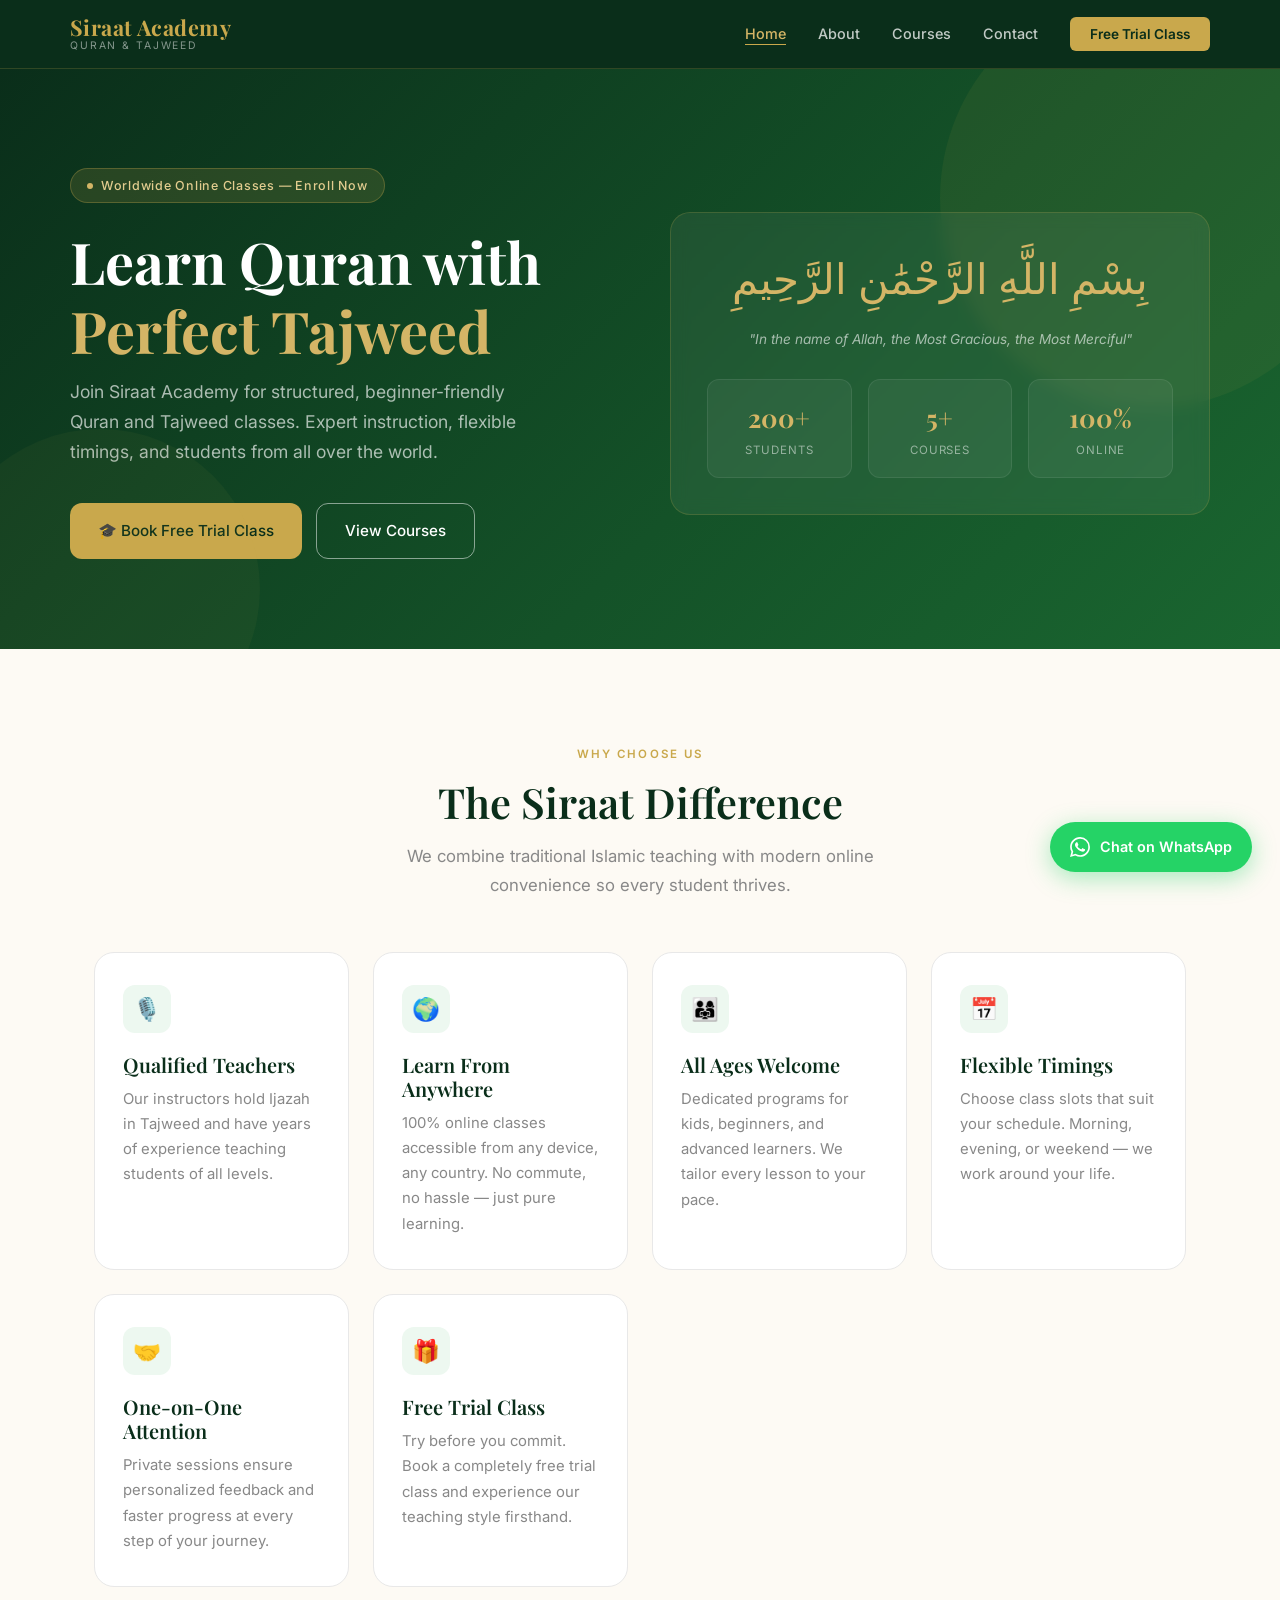
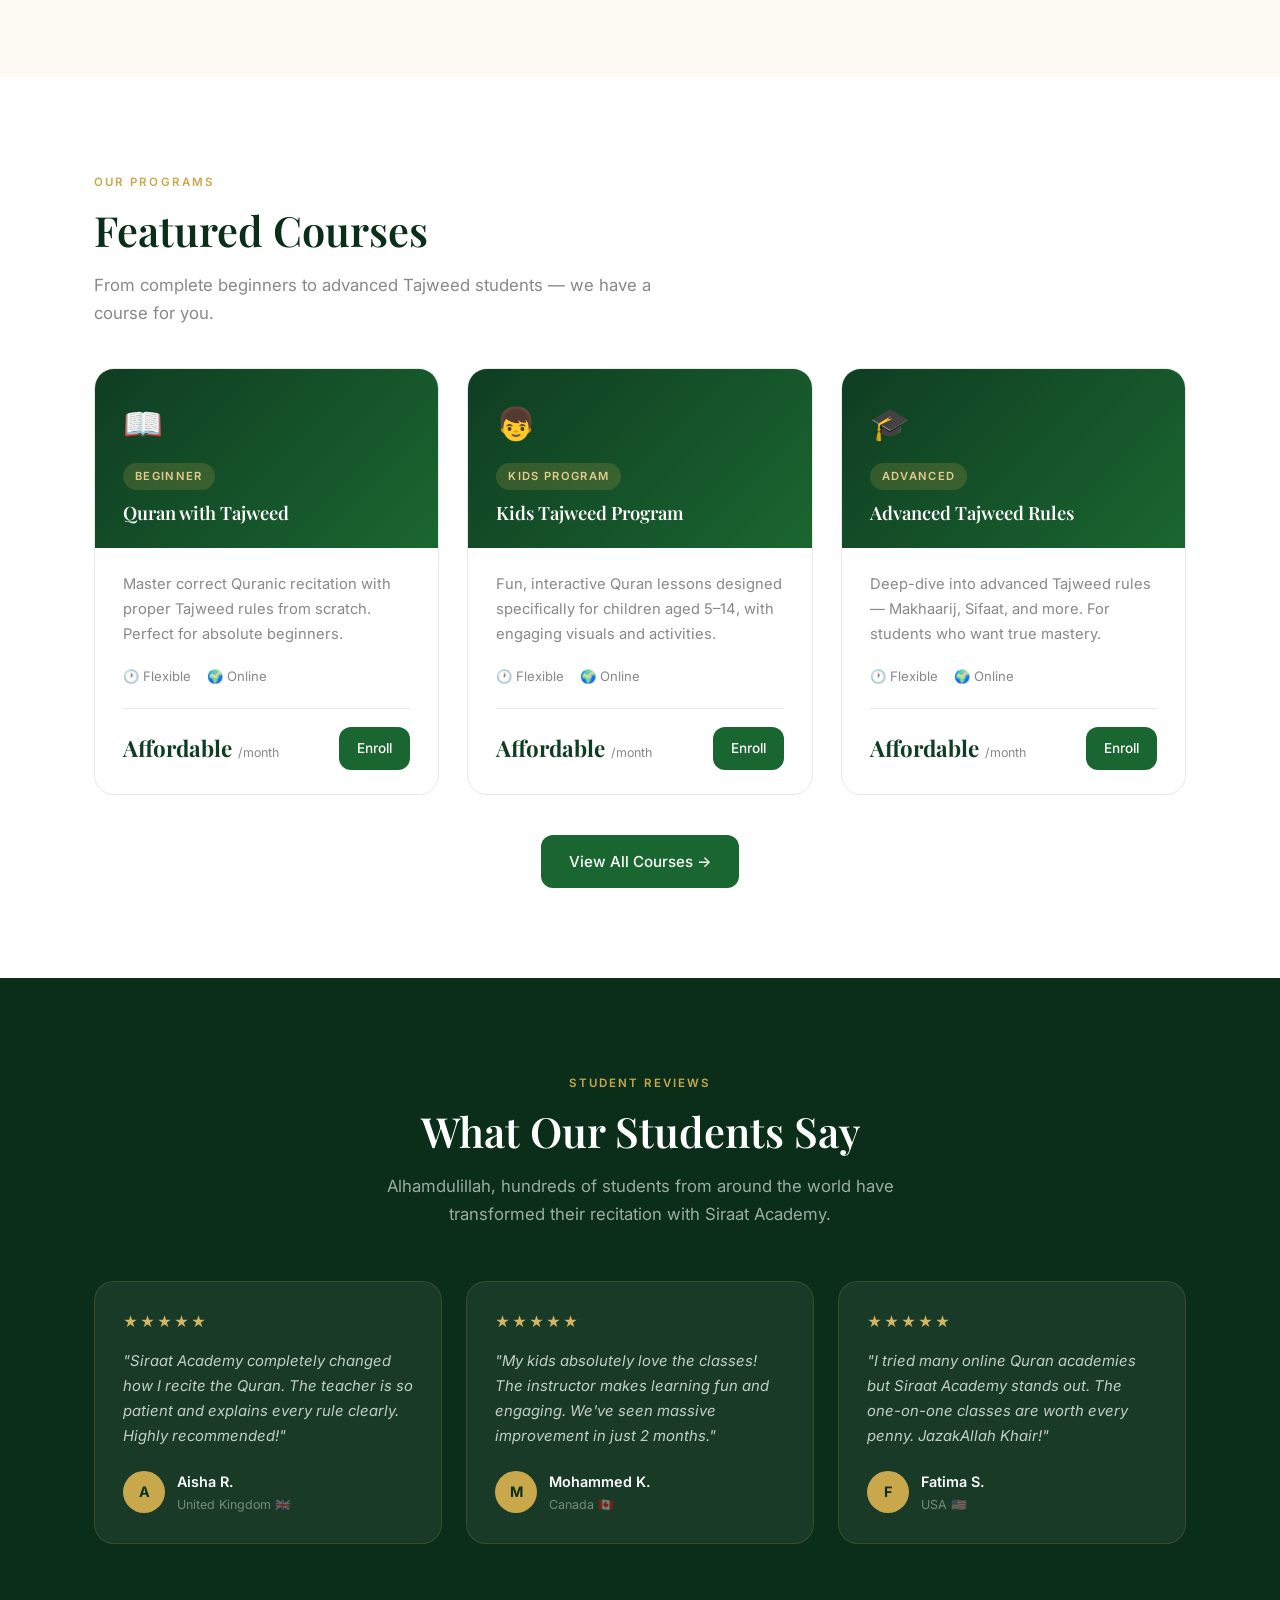
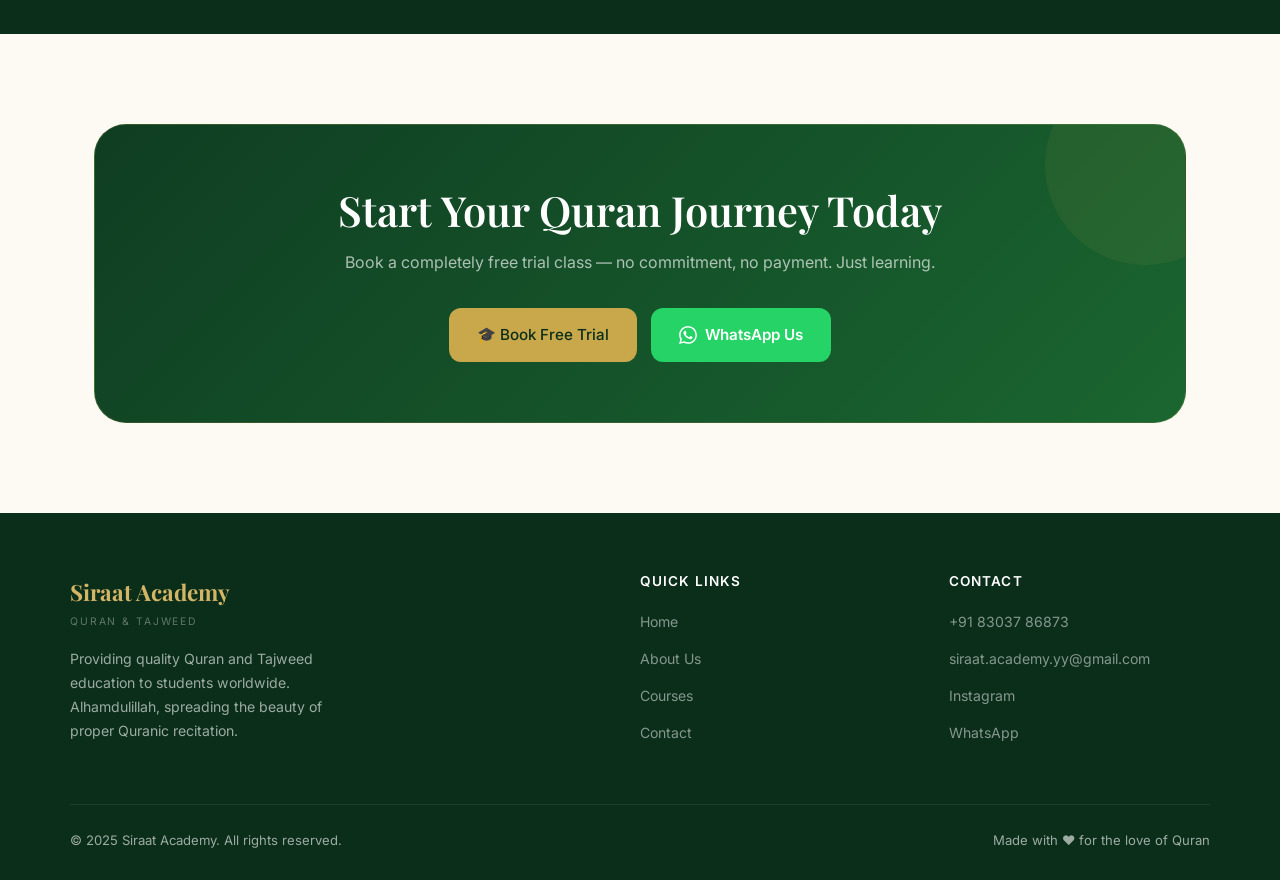
==== commit fec9891c: "Update index.html" ====
--- a/index.html
+++ b/index.html
@@ -1,408 +1,300 @@
-```html
-<!-- =========================
-FILE NAME : index.html
-========================= -->
-
 <!DOCTYPE html>
 <html lang="en">
 <head>
-<meta charset="UTF-8">
-<meta name="viewport" content="width=device-width, initial-scale=1.0">
-
-<title>Siraat Academy | Master Quranic Recitation</title>
-
-<meta name="description"
-content="Learn Tajweed with qualified Maulanas, Hazrats and Alims. Online Quran and Tajweed classes for brothers and sisters around the world.">
-
-<link rel="stylesheet" href="style.css">
-
-<link rel="preconnect" href="https://fonts.googleapis.com">
-<link rel="preconnect" href="https://fonts.gstatic.com" crossorigin>
-
+  <meta charset="UTF-8" />
+  <meta name="viewport" content="width=device-width, initial-scale=1.0" />
+  <title>Siraat Academy — Learn Quran & Tajweed Online</title>
+  <meta name="description" content="Join Siraat Academy for professional online Tajweed and Quran classes. One-on-one & group sessions for all ages worldwide." />
+  <link rel="stylesheet" href="style.css" />
 </head>
 <body>
 
-<!-- Header -->
-
-<header>
-
-<div class="logo">
-Siraat Academy
-</div>
-
-<nav>
-
-<a href="index.html">Home</a>
-
-<a href="about.html">About</a>
-
-<a href="courses.html">Courses</a>
-
-<a href="contact.html">Contact</a>
-
-</nav>
-
-</header>
-
-
-<!-- Hero Section -->
-
-<section class="hero">
-
-<div class="hero-content">
-
-<h1>
-Master Quranic <span>Recitation</span>
-With Excellence
-</h1>
-
-<p>
-
-Learn Tajweed with qualified Maulanas, Hazrats and Alims.
-Classes are available for brothers and sisters worldwide.
-
-Learn in English, Urdu, Hindi and Arabic.
-
-</p>
-
-<a href="contact.html" class="btn">
-Free Trial Classes
-</a>
-
-</div>
-
-</section>
-
-
-
-<!-- Features -->
-
-<section>
-
-<div class="section-title">
-
-<h2>
-Why Choose Siraat Academy?
-</h2>
-
-<p>
-Professional online Tajweed learning for everyone.
-</p>
-
-</div>
-
-<div class="grid">
-
-
-<div class="card">
-
-<h3>
-Qualified Teachers
-</h3>
-
-<p>
-Learn from experienced Maulanas, Hazrats and Alims dedicated to helping students improve their recitation.
-</p>
-
-</div>
-
-
-
-<div class="card">
-
-<h3>
-For Brothers & Sisters
-</h3>
-
-<p>
-Children and adults are welcome. Personalized classes suitable for all levels.
-</p>
-
-</div>
-
-
-
-<div class="card">
-
-<h3>
-Flexible Learning
-</h3>
-
-<p>
-Class timings and online platforms are decided after enrollment for maximum convenience.
-</p>
-
-</div>
-
-
-</div>
-
-</section>
-
-
-
-<!-- Courses Preview -->
-
-<section>
-
-<div class="section-title">
-
-<h2>
-Our Courses
-</h2>
-
-<p>
-Structured learning from beginner to intermediate level.
-</p>
-
-</div>
-
-
-<div class="grid">
-
-
-<div class="card">
-
-<h3>
-Beginner Tajweed
-</h3>
-
-<p>
-
-✔ Noorani Qaida<br>
-
-✔ Basic Tajweed Rules<br>
-
-✔ Correct Pronunciation<br>
-
-✔ Quran Reading
-
-</p>
-
-</div>
-
-
-<div class="card">
-
-<h3>
-Intermediate Tajweed
-</h3>
-
-<p>
-
-✔ Makharij<br>
-
-✔ Sifaat<br>
-
-✔ Fluency Improvement<br>
-
-✔ Daily Revision
-
-</p>
-
-</div>
-
-
-
-<div class="card">
-
-<h3>
-Languages
-</h3>
-
-<p>
-
-✔ English<br>
-
-✔ Urdu<br>
-
-✔ Hindi<br>
-
-✔ Arabic
-
-</p>
-
-</div>
-
-
-</div>
-
-</section>
-
-
-
-<!-- Statistics -->
-
-<section>
-
-<div class="section-title">
-
-<h2>
-Why Students Love Us
-</h2>
-
-</div>
-
-<div class="grid">
-
-
-<div class="card">
-
-<h3>
-Personal Attention
-</h3>
-
-<p>
-Every student receives individual guidance and support.
-</p>
-
-</div>
-
-
-<div class="card">
-
-<h3>
-Interactive Sessions
-</h3>
-
-<p>
-Easy-to-understand teaching methodology with step-by-step learning.
-</p>
-
-</div>
-
-
-<div class="card">
-
-<h3>
-Authentic Tajweed
-</h3>
-
-<p>
-Learn proper pronunciation and recitation according to authentic principles.
-</p>
-
-</div>
-
-
-</div>
-
-</section>
-
-
-
-<!-- Testimonials -->
-
-<section>
-
-<div class="section-title">
-
-<h2>
-Student Reviews
-</h2>
-
-<p>
-What our students say.
-</p>
-
-</div>
-
-<div class="grid">
-
-
-<div class="card">
-
-<h3>
-★★★★★
-</h3>
-
-<p>
-"My Tajweed improved greatly after joining Siraat Academy. The teachers explain everything beautifully."
-</p>
-
-</div>
-
-
-
-<div class="card">
-
-<h3>
-★★★★★
-</h3>
-
-<p>
-"Professional classes and very friendly environment. Highly recommended."
-</p>
-
-</div>
-
-
-
-<div class="card">
-
-<h3>
-★★★★★
-</h3>
-
-<p>
-"The lessons are easy to follow and suitable for all ages."
-</p>
-
-</div>
-
-
-</div>
-
-</section>
-
-
-
-
-<!-- CTA -->
-
-<section>
-
-<div class="section-title">
-
-<h2>
-Start Your Journey Today
-</h2>
-
-<p>
-
-Join Siraat Academy and improve your Quran recitation with expert guidance.
-
-</p>
-
-<a href="contact.html" class="btn">
-
-Book Free Trial Classes
-
-</a>
-
-</div>
-
-</section>
-
-
-
-<!-- Footer -->
-
-<footer>
-
-<p>
-
-© 2026 Siraat Academy
-
-<br><br>
-
-Master Quranic Recitation With Excellence
-
-</p>
-
-</footer>
-
-
+  <!-- NAVBAR -->
+  <nav class="navbar">
+    <div class="navbar-inner">
+      <a href="index.html" class="nav-logo">
+        <span class="logo-main">Siraat Academy</span>
+        <span class="logo-sub">Quran &amp; Tajweed</span>
+      </a>
+      <ul class="nav-links" id="navLinks">
+        <li><a href="index.html" class="active">Home</a></li>
+        <li><a href="about.html">About</a></li>
+        <li><a href="courses.html">Courses</a></li>
+        <li><a href="contact.html">Contact</a></li>
+        <li><a href="contact.html" class="nav-cta">Free Trial Class</a></li>
+      </ul>
+      <button class="hamburger" id="hamburger" aria-label="Menu">
+        <span></span><span></span><span></span>
+      </button>
+    </div>
+  </nav>
+
+  <div class="page-content">
+
+    <!-- HERO -->
+    <section class="hero">
+      <div class="hero-inner">
+        <div class="hero-text">
+          <div class="hero-badge">
+            <span class="dot"></span>
+            Worldwide Online Classes — Enroll Now
+          </div>
+          <h1>Learn Quran with<br><span>Perfect Tajweed</span></h1>
+          <p class="hero-sub">Join Siraat Academy for structured, beginner-friendly Quran and Tajweed classes. Expert instruction, flexible timings, and students from all over the world.</p>
+          <div class="hero-btns">
+            <a href="contact.html" class="btn btn-primary">🎓 Book Free Trial Class</a>
+            <a href="courses.html" class="btn btn-outline">View Courses</a>
+          </div>
+        </div>
+        <div class="hero-card">
+          <div class="hero-arabic">بِسْمِ اللَّهِ الرَّحْمَٰنِ الرَّحِيمِ</div>
+          <p class="hero-verse">"In the name of Allah, the Most Gracious, the Most Merciful"</p>
+          <div class="hero-stats">
+            <div class="stat-item">
+              <div class="stat-number">200+</div>
+              <div class="stat-label">Students</div>
+            </div>
+            <div class="stat-item">
+              <div class="stat-number">5+</div>
+              <div class="stat-label">Courses</div>
+            </div>
+            <div class="stat-item">
+              <div class="stat-number">100%</div>
+              <div class="stat-label">Online</div>
+            </div>
+          </div>
+        </div>
+      </div>
+    </section>
+
+    <!-- WHY SIRAAT -->
+    <section class="section">
+      <div class="container">
+        <div style="text-align:center; margin-bottom: 8px;">
+          <span class="section-label">Why Choose Us</span>
+          <h2 class="section-title">The Siraat Difference</h2>
+          <p class="section-sub" style="margin: 0 auto;">We combine traditional Islamic teaching with modern online convenience so every student thrives.</p>
+        </div>
+        <div class="features-grid">
+          <div class="feature-card">
+            <div class="feature-icon">🎙️</div>
+            <h3>Qualified Teachers</h3>
+            <p>Our instructors hold Ijazah in Tajweed and have years of experience teaching students of all levels.</p>
+          </div>
+          <div class="feature-card">
+            <div class="feature-icon">🌍</div>
+            <h3>Learn From Anywhere</h3>
+            <p>100% online classes accessible from any device, any country. No commute, no hassle — just pure learning.</p>
+          </div>
+          <div class="feature-card">
+            <div class="feature-icon">👨‍👩‍👧</div>
+            <h3>All Ages Welcome</h3>
+            <p>Dedicated programs for kids, beginners, and advanced learners. We tailor every lesson to your pace.</p>
+          </div>
+          <div class="feature-card">
+            <div class="feature-icon">📅</div>
+            <h3>Flexible Timings</h3>
+            <p>Choose class slots that suit your schedule. Morning, evening, or weekend — we work around your life.</p>
+          </div>
+          <div class="feature-card">
+            <div class="feature-icon">🤝</div>
+            <h3>One-on-One Attention</h3>
+            <p>Private sessions ensure personalized feedback and faster progress at every step of your journey.</p>
+          </div>
+          <div class="feature-card">
+            <div class="feature-icon">🎁</div>
+            <h3>Free Trial Class</h3>
+            <p>Try before you commit. Book a completely free trial class and experience our teaching style firsthand.</p>
+          </div>
+        </div>
+      </div>
+    </section>
+
+    <!-- COURSES PREVIEW -->
+    <section class="section section-alt">
+      <div class="container">
+        <span class="section-label">Our Programs</span>
+        <h2 class="section-title">Featured Courses</h2>
+        <p class="section-sub">From complete beginners to advanced Tajweed students — we have a course for you.</p>
+        <div class="courses-grid" style="margin-top: 40px;">
+          <div class="course-card">
+            <div class="course-header">
+              <div class="course-emoji">📖</div>
+              <div class="course-tag">Beginner</div>
+              <h3>Quran with Tajweed</h3>
+            </div>
+            <div class="course-body">
+              <p>Master correct Quranic recitation with proper Tajweed rules from scratch. Perfect for absolute beginners.</p>
+              <div class="course-meta">
+                <span>🕐 Flexible</span>
+                <span>🌍 Online</span>
+              </div>
+              <div class="course-price">
+                <div>
+                  <span class="price-amount">Affordable</span>
+                  <span class="price-period">/month</span>
+                </div>
+                <a href="contact.html" class="btn btn-green" style="padding: 10px 18px; font-size: 0.85rem;">Enroll</a>
+              </div>
+            </div>
+          </div>
+          <div class="course-card">
+            <div class="course-header">
+              <div class="course-emoji">👦</div>
+              <div class="course-tag">Kids Program</div>
+              <h3>Kids Tajweed Program</h3>
+            </div>
+            <div class="course-body">
+              <p>Fun, interactive Quran lessons designed specifically for children aged 5–14, with engaging visuals and activities.</p>
+              <div class="course-meta">
+                <span>🕐 Flexible</span>
+                <span>🌍 Online</span>
+              </div>
+              <div class="course-price">
+                <div>
+                  <span class="price-amount">Affordable</span>
+                  <span class="price-period">/month</span>
+                </div>
+                <a href="contact.html" class="btn btn-green" style="padding: 10px 18px; font-size: 0.85rem;">Enroll</a>
+              </div>
+            </div>
+          </div>
+          <div class="course-card">
+            <div class="course-header">
+              <div class="course-emoji">🎓</div>
+              <div class="course-tag">Advanced</div>
+              <h3>Advanced Tajweed Rules</h3>
+            </div>
+            <div class="course-body">
+              <p>Deep-dive into advanced Tajweed rules — Makhaarij, Sifaat, and more. For students who want true mastery.</p>
+              <div class="course-meta">
+                <span>🕐 Flexible</span>
+                <span>🌍 Online</span>
+              </div>
+              <div class="course-price">
+                <div>
+                  <span class="price-amount">Affordable</span>
+                  <span class="price-period">/month</span>
+                </div>
+                <a href="contact.html" class="btn btn-green" style="padding: 10px 18px; font-size: 0.85rem;">Enroll</a>
+              </div>
+            </div>
+          </div>
+        </div>
+        <div style="text-align:center; margin-top: 40px;">
+          <a href="courses.html" class="btn btn-green">View All Courses →</a>
+        </div>
+      </div>
+    </section>
+
+    <!-- TESTIMONIALS -->
+    <section class="section section-dark">
+      <div class="container">
+        <div style="text-align:center; margin-bottom: 8px;">
+          <span class="section-label">Student Reviews</span>
+          <h2 class="section-title">What Our Students Say</h2>
+          <p class="section-sub" style="margin: 0 auto;">Alhamdulillah, hundreds of students from around the world have transformed their recitation with Siraat Academy.</p>
+        </div>
+        <div class="testimonials-grid">
+          <div class="testimonial-card">
+            <div class="stars">★★★★★</div>
+            <p>"Siraat Academy completely changed how I recite the Quran. The teacher is so patient and explains every rule clearly. Highly recommended!"</p>
+            <div class="testimonial-author">
+              <div class="author-avatar">A</div>
+              <div>
+                <div class="author-name">Aisha R.</div>
+                <div class="author-loc">United Kingdom 🇬🇧</div>
+              </div>
+            </div>
+          </div>
+          <div class="testimonial-card">
+            <div class="stars">★★★★★</div>
+            <p>"My kids absolutely love the classes! The instructor makes learning fun and engaging. We've seen massive improvement in just 2 months."</p>
+            <div class="testimonial-author">
+              <div class="author-avatar">M</div>
+              <div>
+                <div class="author-name">Mohammed K.</div>
+                <div class="author-loc">Canada 🇨🇦</div>
+              </div>
+            </div>
+          </div>
+          <div class="testimonial-card">
+            <div class="stars">★★★★★</div>
+            <p>"I tried many online Quran academies but Siraat Academy stands out. The one-on-one classes are worth every penny. JazakAllah Khair!"</p>
+            <div class="testimonial-author">
+              <div class="author-avatar">F</div>
+              <div>
+                <div class="author-name">Fatima S.</div>
+                <div class="author-loc">USA 🇺🇸</div>
+              </div>
+            </div>
+          </div>
+        </div>
+      </div>
+    </section>
+
+    <!-- CTA -->
+    <section class="section">
+      <div class="container">
+        <div class="cta-banner">
+          <h2>Start Your Quran Journey Today</h2>
+          <p>Book a completely free trial class — no commitment, no payment. Just learning.</p>
+          <div class="cta-banner-btns">
+            <a href="contact.html" class="btn btn-primary">🎓 Book Free Trial</a>
+            <a href="https://wa.me/918303786873" target="_blank" class="btn btn-whatsapp">
+              <svg viewBox="0 0 24 24" width="18" height="18" fill="white"><path d="M17.472 14.382c-.297-.149-1.758-.867-2.03-.967-.273-.099-.471-.148-.67.15-.197.297-.767.966-.94 1.164-.173.199-.347.223-.644.075-.297-.15-1.255-.463-2.39-1.475-.883-.788-1.48-1.761-1.653-2.059-.173-.297-.018-.458.13-.606.134-.133.298-.347.446-.52.149-.174.198-.298.298-.497.099-.198.05-.371-.025-.52-.075-.149-.669-1.612-.916-2.207-.242-.579-.487-.5-.669-.51-.173-.008-.371-.01-.57-.01-.198 0-.52.074-.792.372-.272.297-1.04 1.016-1.04 2.479 0 1.462 1.065 2.875 1.213 3.074.149.198 2.096 3.2 5.077 4.487.709.306 1.262.489 1.694.625.712.227 1.36.195 1.871.118.571-.085 1.758-.719 2.006-1.413.248-.694.248-1.289.173-1.413-.074-.124-.272-.198-.57-.347m-5.421 7.403h-.004a9.87 9.87 0 01-5.031-1.378l-.361-.214-3.741.982.998-3.648-.235-.374a9.86 9.86 0 01-1.51-5.26c.001-5.45 4.436-9.884 9.888-9.884 2.64 0 5.122 1.03 6.988 2.898a9.825 9.825 0 012.893 6.994c-.003 5.45-4.437 9.884-9.885 9.884m8.413-18.297A11.815 11.815 0 0012.05 0C5.495 0 .16 5.335.157 11.892c0 2.096.547 4.142 1.588 5.945L.057 24l6.305-1.654a11.882 11.882 0 005.683 1.448h.005c6.554 0 11.89-5.335 11.893-11.893a11.821 11.821 0 00-3.48-8.413z"/></svg>
+              WhatsApp Us
+            </a>
+          </div>
+        </div>
+      </div>
+    </section>
+
+  </div><!-- end page-content -->
+
+  <!-- FOOTER -->
+  <footer class="footer">
+    <div class="footer-inner">
+      <div class="footer-brand">
+        <div class="logo-main">Siraat Academy</div>
+        <div class="logo-sub">Quran &amp; Tajweed</div>
+        <p>Providing quality Quran and Tajweed education to students worldwide. Alhamdulillah, spreading the beauty of proper Quranic recitation.</p>
+      </div>
+      <div class="footer-col">
+        <h4>Quick Links</h4>
+        <ul>
+          <li><a href="index.html">Home</a></li>
+          <li><a href="about.html">About Us</a></li>
+          <li><a href="courses.html">Courses</a></li>
+          <li><a href="contact.html">Contact</a></li>
+        </ul>
+      </div>
+      <div class="footer-col">
+        <h4>Contact</h4>
+        <ul>
+          <li><a href="tel:+918303786873">+91 83037 86873</a></li>
+          <li><a href="mailto:siraat.academy.yy@gmail.com">siraat.academy.yy@gmail.com</a></li>
+          <li><a href="https://www.instagram.com/_siraat.academy_" target="_blank">Instagram</a></li>
+          <li><a href="https://wa.me/918303786873" target="_blank">WhatsApp</a></li>
+        </ul>
+      </div>
+    </div>
+    <div class="footer-bottom">
+      <span>© 2025 Siraat Academy. All rights reserved.</span>
+      <span>Made with ❤️ for the love of Quran</span>
+    </div>
+  </footer>
+
+  <!-- WhatsApp Float -->
+  <a href="https://wa.me/918303786873" class="whatsapp-float" target="_blank">
+    <svg viewBox="0 0 24 24"><path d="M17.472 14.382c-.297-.149-1.758-.867-2.03-.967-.273-.099-.471-.148-.67.15-.197.297-.767.966-.94 1.164-.173.199-.347.223-.644.075-.297-.15-1.255-.463-2.39-1.475-.883-.788-1.48-1.761-1.653-2.059-.173-.297-.018-.458.13-.606.134-.133.298-.347.446-.52.149-.174.198-.298.298-.497.099-.198.05-.371-.025-.52-.075-.149-.669-1.612-.916-2.207-.242-.579-.487-.5-.669-.51-.173-.008-.371-.01-.57-.01-.198 0-.52.074-.792.372-.272.297-1.04 1.016-1.04 2.479 0 1.462 1.065 2.875 1.213 3.074.149.198 2.096 3.2 5.077 4.487.709.306 1.262.489 1.694.625.712.227 1.36.195 1.871.118.571-.085 1.758-.719 2.006-1.413.248-.694.248-1.289.173-1.413-.074-.124-.272-.198-.57-.347m-5.421 7.403h-.004a9.87 9.87 0 01-5.031-1.378l-.361-.214-3.741.982.998-3.648-.235-.374a9.86 9.86 0 01-1.51-5.26c.001-5.45 4.436-9.884 9.888-9.884 2.64 0 5.122 1.03 6.988 2.898a9.825 9.825 0 012.893 6.994c-.003 5.45-4.437 9.884-9.885 9.884m8.413-18.297A11.815 11.815 0 0012.05 0C5.495 0 .16 5.335.157 11.892c0 2.096.547 4.142 1.588 5.945L.057 24l6.305-1.654a11.882 11.882 0 005.683 1.448h.005c6.554 0 11.89-5.335 11.893-11.893a11.821 11.821 0 00-3.48-8.413z"/></svg>
+    <span>Chat on WhatsApp</span>
+  </a>
+
+  <script>
+    const hamburger = document.getElementById('hamburger');
+    const navLinks  = document.getElementById('navLinks');
+    hamburger.addEventListener('click', () => navLinks.classList.toggle('open'));
+  </script>
 </body>
 </html>
-```
--- a/style.css
+++ b/style.css
@@ -1,206 +1,831 @@
-```css
-/* ===== Google Font ===== */
-@import url('https://fonts.googleapis.com/css2?family=Inter:wght@300;400;500;600;700&display=swap');
-
-*{
-    margin:0;
-    padding:0;
-    box-sizing:border-box;
-    scroll-behavior:smooth;
-}
-
-body{
-    font-family:'Inter',sans-serif;
-    background:#0D1117;
-    color:#fff;
-    overflow-x:hidden;
-}
-
-/* Scrollbar */
-::-webkit-scrollbar{
-    width:8px;
-}
-
-::-webkit-scrollbar-track{
-    background:#111827;
-}
-
-::-webkit-scrollbar-thumb{
-    background:#16C47F;
-    border-radius:20px;
-}
-
-/* Header */
-
-header{
-    position:fixed;
-    width:100%;
-    top:0;
-    left:0;
-    z-index:1000;
-    padding:20px 8%;
-    display:flex;
-    justify-content:space-between;
-    align-items:center;
-    background:rgba(13,17,23,.8);
-    backdrop-filter:blur(15px);
-}
-
-.logo{
-    font-size:32px;
-    font-weight:700;
-    color:#16C47F;
-}
-
-nav a{
-    text-decoration:none;
-    color:white;
-    margin-left:30px;
-    transition:.3s;
-}
-
-nav a:hover{
-    color:#16C47F;
-}
-
-/* Hero */
-
-.hero{
-    min-height:100vh;
-    display:flex;
-    align-items:center;
-    justify-content:center;
-    text-align:center;
-    padding:0 10%;
-}
-
-.hero-content h1{
-    font-size:70px;
-    line-height:1.1;
-    margin-bottom:25px;
-}
-
-.hero-content span{
-    color:#16C47F;
-}
-
-.hero-content p{
-    color:#B3B3B3;
-    font-size:18px;
-    max-width:850px;
-    margin:auto;
-    line-height:1.8;
-}
-
-.btn{
-    display:inline-block;
-    margin-top:40px;
-    padding:16px 40px;
-    background:#16C47F;
-    color:white;
-    border-radius:15px;
-    text-decoration:none;
-    font-weight:600;
-    transition:.3s;
-}
-
-.btn:hover{
-    transform:translateY(-5px);
-}
-
-/* Sections */
-
-section{
-    padding:100px 8%;
-}
-
-.section-title{
-    text-align:center;
-    margin-bottom:70px;
-}
-
-.section-title h2{
-    font-size:45px;
-}
-
-.section-title p{
-    color:#B3B3B3;
-    margin-top:15px;
-}
-
-/* Cards */
-
-.grid{
-    display:grid;
-    grid-template-columns:repeat(auto-fit,minmax(280px,1fr));
-    gap:30px;
-}
-
-.card{
-    background:rgba(255,255,255,.05);
-    border:1px solid rgba(255,255,255,.1);
-    border-radius:25px;
-    padding:35px;
-    backdrop-filter:blur(15px);
-    transition:.4s;
-}
-
-.card:hover{
-    transform:translateY(-10px);
-}
-
-.card h3{
-    margin-bottom:15px;
-    color:#16C47F;
-}
-
-.card p{
-    color:#B3B3B3;
-    line-height:1.8;
-}
-
-/* Footer */
-
-footer{
-    background:#111827;
-    text-align:center;
-    padding:40px;
-    color:#aaa;
-}
-
-/* Contact Form */
-
-input,
-textarea{
-    width:100%;
-    background:#1F2937;
-    border:none;
-    padding:18px;
-    border-radius:15px;
-    color:white;
-    margin-bottom:20px;
-}
-
-textarea{
-    resize:none;
-    height:150px;
-}
-
-/* Responsive */
-
-@media(max-width:768px){
-
-.hero-content h1{
-font-size:45px;
-}
-
-nav{
-display:none;
-}
-
-.logo{
-font-size:24px;
-}
-
-}
-```
+/* ===== SIRAAT ACADEMY — style.css ===== */
+
+@import url('https://fonts.googleapis.com/css2?family=Playfair+Display:wght@400;600;700&family=Inter:wght@300;400;500;600&display=swap');
+
+/* ── Reset & Base ── */
+*, *::before, *::after { box-sizing: border-box; margin: 0; padding: 0; }
+
+:root {
+  --green-900: #0a2e1a;
+  --green-800: #0f3d22;
+  --green-700: #145228;
+  --green-600: #1a6630;
+  --green-500: #217a3a;
+  --green-400: #2e9e50;
+  --green-100: #d6f0de;
+  --green-50:  #edf8f0;
+
+  --gold-500:  #c9a84c;
+  --gold-400:  #d4b566;
+  --gold-300:  #e2cc8f;
+  --gold-100:  #f8f0d8;
+
+  --cream:     #fdfaf4;
+  --white:     #ffffff;
+  --gray-100:  #f4f4f4;
+  --gray-200:  #e8e8e8;
+  --gray-500:  #888888;
+  --gray-700:  #444444;
+  --gray-900:  #1a1a1a;
+
+  --font-display: 'Playfair Display', Georgia, serif;
+  --font-body:    'Inter', system-ui, sans-serif;
+
+  --radius-sm: 6px;
+  --radius-md: 12px;
+  --radius-lg: 20px;
+  --radius-xl: 32px;
+
+  --shadow-sm: 0 2px 8px rgba(0,0,0,0.07);
+  --shadow-md: 0 6px 24px rgba(0,0,0,0.10);
+  --shadow-lg: 0 16px 48px rgba(0,0,0,0.14);
+
+  --transition: 0.25s ease;
+}
+
+html { scroll-behavior: smooth; }
+
+body {
+  font-family: var(--font-body);
+  background: var(--cream);
+  color: var(--gray-900);
+  line-height: 1.7;
+  font-size: 16px;
+}
+
+img { display: block; max-width: 100%; }
+a  { text-decoration: none; color: inherit; }
+ul { list-style: none; }
+
+.container {
+  max-width: 1140px;
+  margin: 0 auto;
+  padding: 0 24px;
+}
+
+/* ── Typography ── */
+h1, h2, h3, h4 { font-family: var(--font-display); line-height: 1.2; }
+h1 { font-size: clamp(2.2rem, 5vw, 3.6rem); font-weight: 700; }
+h2 { font-size: clamp(1.8rem, 3.5vw, 2.6rem); font-weight: 600; }
+h3 { font-size: 1.25rem; font-weight: 600; }
+
+.section-label {
+  display: inline-block;
+  font-family: var(--font-body);
+  font-size: 0.72rem;
+  font-weight: 600;
+  letter-spacing: 0.18em;
+  text-transform: uppercase;
+  color: var(--gold-500);
+  margin-bottom: 12px;
+}
+
+.section-title {
+  color: var(--green-900);
+  margin-bottom: 16px;
+}
+
+.section-sub {
+  color: var(--gray-500);
+  font-size: 1.05rem;
+  max-width: 560px;
+}
+
+/* ── Buttons ── */
+.btn {
+  display: inline-flex;
+  align-items: center;
+  gap: 8px;
+  padding: 14px 28px;
+  border-radius: var(--radius-md);
+  font-family: var(--font-body);
+  font-size: 0.95rem;
+  font-weight: 500;
+  cursor: pointer;
+  border: none;
+  transition: var(--transition);
+}
+
+.btn-primary {
+  background: var(--gold-500);
+  color: var(--green-900);
+}
+.btn-primary:hover {
+  background: var(--gold-400);
+  transform: translateY(-2px);
+  box-shadow: var(--shadow-md);
+}
+
+.btn-outline {
+  background: transparent;
+  color: var(--white);
+  border: 1.5px solid rgba(255,255,255,0.5);
+}
+.btn-outline:hover {
+  background: rgba(255,255,255,0.1);
+  border-color: var(--white);
+}
+
+.btn-green {
+  background: var(--green-600);
+  color: var(--white);
+}
+.btn-green:hover {
+  background: var(--green-500);
+  transform: translateY(-2px);
+  box-shadow: var(--shadow-md);
+}
+
+.btn-whatsapp {
+  background: #25D366;
+  color: #fff;
+  font-weight: 600;
+}
+.btn-whatsapp:hover {
+  background: #1ebe5d;
+  transform: translateY(-2px);
+  box-shadow: 0 6px 20px rgba(37,211,102,0.35);
+}
+
+/* ── Navbar ── */
+.navbar {
+  position: fixed;
+  top: 0; left: 0; right: 0;
+  z-index: 100;
+  background: var(--green-900);
+  border-bottom: 1px solid rgba(201,168,76,0.2);
+  padding: 0 24px;
+}
+
+.navbar-inner {
+  max-width: 1140px;
+  margin: 0 auto;
+  display: flex;
+  align-items: center;
+  justify-content: space-between;
+  height: 68px;
+}
+
+.nav-logo {
+  display: flex;
+  flex-direction: column;
+  line-height: 1;
+}
+.nav-logo .logo-main {
+  font-family: var(--font-display);
+  font-size: 1.35rem;
+  font-weight: 700;
+  color: var(--gold-500);
+  letter-spacing: 0.02em;
+}
+.nav-logo .logo-sub {
+  font-size: 0.65rem;
+  letter-spacing: 0.18em;
+  text-transform: uppercase;
+  color: rgba(255,255,255,0.5);
+  margin-top: 2px;
+}
+
+.nav-links {
+  display: flex;
+  align-items: center;
+  gap: 32px;
+}
+.nav-links a {
+  color: rgba(255,255,255,0.75);
+  font-size: 0.9rem;
+  font-weight: 500;
+  transition: color var(--transition);
+  position: relative;
+}
+.nav-links a::after {
+  content: '';
+  position: absolute;
+  bottom: -3px; left: 0;
+  width: 0; height: 1.5px;
+  background: var(--gold-500);
+  transition: width var(--transition);
+}
+.nav-links a:hover,
+.nav-links a.active { color: var(--gold-400); }
+.nav-links a:hover::after,
+.nav-links a.active::after { width: 100%; }
+
+.nav-cta {
+  background: var(--gold-500);
+  color: var(--green-900) !important;
+  padding: 9px 20px;
+  border-radius: var(--radius-sm);
+  font-weight: 600 !important;
+  font-size: 0.85rem !important;
+}
+.nav-cta:hover { background: var(--gold-400) !important; }
+.nav-cta::after { display: none !important; }
+
+.hamburger {
+  display: none;
+  flex-direction: column;
+  gap: 5px;
+  cursor: pointer;
+  background: none;
+  border: none;
+  padding: 4px;
+}
+.hamburger span {
+  display: block;
+  width: 24px; height: 2px;
+  background: var(--white);
+  border-radius: 2px;
+  transition: var(--transition);
+}
+
+/* ── Page offset for fixed nav ── */
+.page-content { padding-top: 68px; }
+
+/* ── Hero ── */
+.hero {
+  background: linear-gradient(135deg, var(--green-900) 0%, var(--green-700) 60%, var(--green-600) 100%);
+  padding: 100px 24px 90px;
+  position: relative;
+  overflow: hidden;
+}
+
+.hero::before {
+  content: '';
+  position: absolute;
+  top: -80px; right: -80px;
+  width: 420px; height: 420px;
+  border-radius: 50%;
+  background: rgba(201,168,76,0.07);
+  pointer-events: none;
+}
+.hero::after {
+  content: '';
+  position: absolute;
+  bottom: -100px; left: -60px;
+  width: 320px; height: 320px;
+  border-radius: 50%;
+  background: rgba(201,168,76,0.05);
+  pointer-events: none;
+}
+
+.hero-inner {
+  max-width: 1140px;
+  margin: 0 auto;
+  display: grid;
+  grid-template-columns: 1fr 1fr;
+  align-items: center;
+  gap: 60px;
+}
+
+.hero-badge {
+  display: inline-flex;
+  align-items: center;
+  gap: 8px;
+  background: rgba(201,168,76,0.15);
+  border: 1px solid rgba(201,168,76,0.3);
+  color: var(--gold-300);
+  padding: 6px 16px;
+  border-radius: 100px;
+  font-size: 0.78rem;
+  font-weight: 500;
+  letter-spacing: 0.06em;
+  margin-bottom: 24px;
+}
+.hero-badge .dot {
+  width: 6px; height: 6px;
+  border-radius: 50%;
+  background: var(--gold-400);
+}
+
+.hero h1 { color: var(--white); margin-bottom: 12px; }
+.hero h1 span { color: var(--gold-400); }
+.hero-sub {
+  color: rgba(255,255,255,0.65);
+  font-size: 1.1rem;
+  margin-bottom: 36px;
+  max-width: 480px;
+}
+
+.hero-btns { display: flex; gap: 14px; flex-wrap: wrap; }
+
+.hero-card {
+  background: rgba(255,255,255,0.06);
+  border: 1px solid rgba(201,168,76,0.2);
+  border-radius: var(--radius-lg);
+  padding: 36px;
+  backdrop-filter: blur(8px);
+}
+
+.hero-arabic {
+  font-size: 2.6rem;
+  color: var(--gold-400);
+  text-align: center;
+  margin-bottom: 16px;
+  line-height: 1.5;
+  font-family: 'Times New Roman', serif;
+}
+
+.hero-verse {
+  text-align: center;
+  color: rgba(255,255,255,0.6);
+  font-size: 0.85rem;
+  font-style: italic;
+  margin-bottom: 28px;
+}
+
+.hero-stats {
+  display: grid;
+  grid-template-columns: repeat(3, 1fr);
+  gap: 16px;
+}
+
+.stat-item {
+  text-align: center;
+  padding: 16px 8px;
+  background: rgba(255,255,255,0.05);
+  border-radius: var(--radius-md);
+  border: 1px solid rgba(255,255,255,0.08);
+}
+.stat-number {
+  font-family: var(--font-display);
+  font-size: 1.6rem;
+  font-weight: 700;
+  color: var(--gold-400);
+}
+.stat-label {
+  font-size: 0.72rem;
+  color: rgba(255,255,255,0.5);
+  text-transform: uppercase;
+  letter-spacing: 0.08em;
+  margin-top: 2px;
+}
+
+/* ── Section base ── */
+.section { padding: 90px 24px; }
+.section-alt { background: var(--white); }
+.section-dark {
+  background: var(--green-900);
+  color: var(--white);
+}
+.section-dark .section-title { color: var(--white); }
+.section-dark .section-sub { color: rgba(255,255,255,0.6); }
+
+/* ── Feature cards ── */
+.features-grid {
+  display: grid;
+  grid-template-columns: repeat(auto-fit, minmax(240px, 1fr));
+  gap: 24px;
+  margin-top: 52px;
+}
+
+.feature-card {
+  background: var(--white);
+  border: 1px solid var(--gray-200);
+  border-radius: var(--radius-lg);
+  padding: 32px 28px;
+  transition: var(--transition);
+}
+.feature-card:hover {
+  transform: translateY(-4px);
+  box-shadow: var(--shadow-md);
+  border-color: var(--gold-300);
+}
+
+.feature-icon {
+  width: 48px; height: 48px;
+  background: var(--green-50);
+  border-radius: var(--radius-md);
+  display: flex; align-items: center; justify-content: center;
+  margin-bottom: 20px;
+  font-size: 1.4rem;
+}
+
+.feature-card h3 { color: var(--green-900); margin-bottom: 10px; }
+.feature-card p  { color: var(--gray-500); font-size: 0.93rem; }
+
+/* ── Course cards ── */
+.courses-grid {
+  display: grid;
+  grid-template-columns: repeat(auto-fit, minmax(300px, 1fr));
+  gap: 28px;
+  margin-top: 52px;
+}
+
+.course-card {
+  background: var(--white);
+  border: 1px solid var(--gray-200);
+  border-radius: var(--radius-lg);
+  overflow: hidden;
+  transition: var(--transition);
+}
+.course-card:hover {
+  transform: translateY(-4px);
+  box-shadow: var(--shadow-lg);
+}
+
+.course-header {
+  background: linear-gradient(135deg, var(--green-800), var(--green-600));
+  padding: 28px 28px 24px;
+  position: relative;
+}
+.course-tag {
+  display: inline-block;
+  background: rgba(201,168,76,0.2);
+  color: var(--gold-300);
+  font-size: 0.7rem;
+  font-weight: 600;
+  letter-spacing: 0.12em;
+  text-transform: uppercase;
+  padding: 4px 12px;
+  border-radius: 100px;
+  margin-bottom: 12px;
+}
+.course-header h3 { color: var(--white); font-size: 1.15rem; }
+.course-emoji { font-size: 2rem; margin-bottom: 10px; }
+
+.course-body { padding: 24px 28px; }
+.course-body p { color: var(--gray-500); font-size: 0.92rem; margin-bottom: 18px; }
+
+.course-meta {
+  display: flex;
+  gap: 16px;
+  margin-bottom: 20px;
+}
+.course-meta span {
+  display: flex;
+  align-items: center;
+  gap: 5px;
+  font-size: 0.82rem;
+  color: var(--gray-500);
+}
+
+.course-price {
+  display: flex;
+  align-items: center;
+  justify-content: space-between;
+  padding-top: 18px;
+  border-top: 1px solid var(--gray-200);
+}
+.price-amount {
+  font-family: var(--font-display);
+  font-size: 1.4rem;
+  font-weight: 700;
+  color: var(--green-800);
+}
+.price-period {
+  font-size: 0.78rem;
+  color: var(--gray-500);
+  margin-left: 2px;
+}
+
+/* ── Testimonials ── */
+.testimonials-grid {
+  display: grid;
+  grid-template-columns: repeat(auto-fit, minmax(280px, 1fr));
+  gap: 24px;
+  margin-top: 52px;
+}
+
+.testimonial-card {
+  background: rgba(255,255,255,0.06);
+  border: 1px solid rgba(201,168,76,0.18);
+  border-radius: var(--radius-lg);
+  padding: 28px;
+}
+
+.stars { color: var(--gold-400); font-size: 0.9rem; margin-bottom: 14px; letter-spacing: 2px; }
+.testimonial-card p { color: rgba(255,255,255,0.75); font-size: 0.93rem; margin-bottom: 20px; font-style: italic; }
+
+.testimonial-author { display: flex; align-items: center; gap: 12px; }
+.author-avatar {
+  width: 42px; height: 42px;
+  border-radius: 50%;
+  background: var(--gold-500);
+  display: flex; align-items: center; justify-content: center;
+  font-weight: 700;
+  font-size: 0.9rem;
+  color: var(--green-900);
+}
+.author-name { font-weight: 600; color: var(--white); font-size: 0.9rem; }
+.author-loc  { font-size: 0.78rem; color: rgba(255,255,255,0.4); }
+
+/* ── CTA Banner ── */
+.cta-banner {
+  background: linear-gradient(135deg, var(--green-800), var(--green-600));
+  border-radius: var(--radius-xl);
+  padding: 60px 48px;
+  text-align: center;
+  border: 1px solid rgba(201,168,76,0.2);
+  position: relative;
+  overflow: hidden;
+}
+.cta-banner::before {
+  content: '';
+  position: absolute;
+  top: -60px; right: -60px;
+  width: 200px; height: 200px;
+  border-radius: 50%;
+  background: rgba(201,168,76,0.08);
+}
+.cta-banner h2 { color: var(--white); margin-bottom: 14px; }
+.cta-banner p  { color: rgba(255,255,255,0.65); margin-bottom: 32px; }
+.cta-banner-btns { display: flex; gap: 14px; justify-content: center; flex-wrap: wrap; }
+
+/* ── About page ── */
+.about-hero {
+  background: linear-gradient(135deg, var(--green-900), var(--green-700));
+  padding: 80px 24px;
+  text-align: center;
+}
+.about-hero h1 { color: var(--white); }
+.about-hero p  { color: rgba(255,255,255,0.65); max-width: 560px; margin: 16px auto 0; }
+
+.about-grid {
+  display: grid;
+  grid-template-columns: 1fr 1fr;
+  gap: 60px;
+  align-items: center;
+}
+
+.about-visual {
+  background: linear-gradient(145deg, var(--green-800), var(--green-600));
+  border-radius: var(--radius-xl);
+  padding: 48px 36px;
+  text-align: center;
+}
+.about-arabic {
+  font-size: 3rem;
+  color: var(--gold-400);
+  line-height: 1.6;
+  font-family: 'Times New Roman', serif;
+  margin-bottom: 16px;
+}
+.about-quote {
+  color: rgba(255,255,255,0.6);
+  font-size: 0.85rem;
+  font-style: italic;
+}
+
+.values-list { margin-top: 28px; display: flex; flex-direction: column; gap: 16px; }
+.value-item {
+  display: flex; align-items: flex-start; gap: 14px;
+}
+.value-icon {
+  width: 38px; height: 38px; flex-shrink: 0;
+  background: var(--green-50);
+  border-radius: var(--radius-sm);
+  display: flex; align-items: center; justify-content: center;
+  font-size: 1.1rem;
+}
+.value-item h4 { font-size: 0.95rem; color: var(--green-900); margin-bottom: 2px; }
+.value-item p  { font-size: 0.85rem; color: var(--gray-500); }
+
+/* ── Contact page ── */
+.contact-hero {
+  background: linear-gradient(135deg, var(--green-900), var(--green-700));
+  padding: 80px 24px;
+  text-align: center;
+}
+.contact-hero h1 { color: var(--white); }
+.contact-hero p  { color: rgba(255,255,255,0.65); max-width: 480px; margin: 16px auto 0; }
+
+.contact-grid {
+  display: grid;
+  grid-template-columns: 1fr 1.5fr;
+  gap: 48px;
+  align-items: start;
+}
+
+.contact-info-card {
+  background: var(--white);
+  border: 1px solid var(--gray-200);
+  border-radius: var(--radius-lg);
+  padding: 36px;
+}
+.contact-info-card h3 { color: var(--green-900); margin-bottom: 24px; }
+
+.contact-item {
+  display: flex;
+  gap: 14px;
+  margin-bottom: 22px;
+  align-items: flex-start;
+}
+.contact-item-icon {
+  width: 42px; height: 42px; flex-shrink: 0;
+  background: var(--green-50);
+  border-radius: var(--radius-sm);
+  display: flex; align-items: center; justify-content: center;
+  font-size: 1.1rem;
+}
+.contact-item-label { font-size: 0.75rem; color: var(--gray-500); text-transform: uppercase; letter-spacing: 0.08em; }
+.contact-item-value { font-weight: 500; color: var(--gray-900); font-size: 0.95rem; margin-top: 2px; }
+.contact-item-value a { color: var(--green-600); }
+.contact-item-value a:hover { text-decoration: underline; }
+
+.social-links { display: flex; gap: 12px; margin-top: 28px; }
+.social-btn {
+  display: flex; align-items: center; gap: 8px;
+  padding: 10px 18px;
+  border-radius: var(--radius-sm);
+  font-size: 0.85rem;
+  font-weight: 500;
+  transition: var(--transition);
+  border: 1px solid var(--gray-200);
+  color: var(--gray-700);
+}
+.social-btn:hover { border-color: var(--gold-400); color: var(--green-800); }
+.social-btn.instagram { background: linear-gradient(135deg, #f09433 0%, #e6683c 25%, #dc2743 50%, #cc2366 75%, #bc1888 100%); color: #fff; border: none; }
+.social-btn.instagram:hover { opacity: 0.9; }
+.social-btn.whatsapp-btn { background: #25D366; color: #fff; border: none; }
+.social-btn.whatsapp-btn:hover { background: #1ebe5d; }
+
+.contact-form-card {
+  background: var(--white);
+  border: 1px solid var(--gray-200);
+  border-radius: var(--radius-lg);
+  padding: 36px;
+}
+.contact-form-card h3 { color: var(--green-900); margin-bottom: 24px; }
+
+.form-group { margin-bottom: 20px; }
+.form-group label {
+  display: block;
+  font-size: 0.85rem;
+  font-weight: 500;
+  color: var(--gray-700);
+  margin-bottom: 7px;
+}
+.form-group input,
+.form-group select,
+.form-group textarea {
+  width: 100%;
+  padding: 12px 16px;
+  border: 1px solid var(--gray-200);
+  border-radius: var(--radius-sm);
+  font-family: var(--font-body);
+  font-size: 0.93rem;
+  color: var(--gray-900);
+  background: var(--cream);
+  transition: border-color var(--transition);
+  outline: none;
+}
+.form-group input:focus,
+.form-group select:focus,
+.form-group textarea:focus {
+  border-color: var(--green-500);
+  background: var(--white);
+}
+.form-group textarea { resize: vertical; min-height: 120px; }
+
+.form-row { display: grid; grid-template-columns: 1fr 1fr; gap: 16px; }
+
+/* ── Footer ── */
+.footer {
+  background: var(--green-900);
+  padding: 60px 24px 28px;
+  color: rgba(255,255,255,0.6);
+}
+
+.footer-inner {
+  max-width: 1140px;
+  margin: 0 auto;
+  display: grid;
+  grid-template-columns: 2fr 1fr 1fr;
+  gap: 48px;
+  margin-bottom: 48px;
+}
+
+.footer-brand .logo-main { font-family: var(--font-display); font-size: 1.4rem; color: var(--gold-400); font-weight: 700; }
+.footer-brand .logo-sub  { font-size: 0.65rem; letter-spacing: 0.18em; text-transform: uppercase; color: rgba(255,255,255,0.35); margin-top: 2px; }
+.footer-brand p { margin-top: 16px; font-size: 0.88rem; line-height: 1.7; max-width: 280px; }
+
+.footer-col h4 { color: var(--white); font-family: var(--font-body); font-size: 0.85rem; font-weight: 600; letter-spacing: 0.08em; text-transform: uppercase; margin-bottom: 18px; }
+.footer-col ul li { margin-bottom: 10px; }
+.footer-col ul li a { font-size: 0.88rem; color: rgba(255,255,255,0.5); transition: color var(--transition); }
+.footer-col ul li a:hover { color: var(--gold-400); }
+
+.footer-bottom {
+  max-width: 1140px;
+  margin: 0 auto;
+  display: flex;
+  justify-content: space-between;
+  align-items: center;
+  padding-top: 24px;
+  border-top: 1px solid rgba(255,255,255,0.08);
+  font-size: 0.82rem;
+}
+.footer-bottom a { color: var(--gold-400); }
+
+/* ── Page hero generic ── */
+.page-hero {
+  background: linear-gradient(135deg, var(--green-900), var(--green-700));
+  padding: 80px 24px 70px;
+  text-align: center;
+}
+.page-hero h1 { color: var(--white); }
+.page-hero p  { color: rgba(255,255,255,0.65); max-width: 520px; margin: 16px auto 0; font-size: 1.05rem; }
+
+/* ── Pricing ── */
+.pricing-grid {
+  display: grid;
+  grid-template-columns: repeat(auto-fit, minmax(260px, 1fr));
+  gap: 24px;
+  margin-top: 52px;
+}
+
+.pricing-card {
+  background: var(--white);
+  border: 1.5px solid var(--gray-200);
+  border-radius: var(--radius-lg);
+  padding: 36px 28px;
+  position: relative;
+  transition: var(--transition);
+}
+.pricing-card:hover { transform: translateY(-4px); box-shadow: var(--shadow-md); }
+.pricing-card.popular {
+  border-color: var(--gold-400);
+  box-shadow: 0 0 0 4px rgba(201,168,76,0.12);
+}
+
+.popular-badge {
+  position: absolute;
+  top: -12px; left: 50%; transform: translateX(-50%);
+  background: var(--gold-500);
+  color: var(--green-900);
+  font-size: 0.72rem;
+  font-weight: 700;
+  letter-spacing: 0.1em;
+  text-transform: uppercase;
+  padding: 4px 16px;
+  border-radius: 100px;
+}
+
+.pricing-name { font-size: 0.78rem; font-weight: 600; color: var(--green-600); letter-spacing: 0.1em; text-transform: uppercase; margin-bottom: 8px; }
+.pricing-price { font-family: var(--font-display); font-size: 2.4rem; font-weight: 700; color: var(--green-900); line-height: 1; margin-bottom: 4px; }
+.pricing-period { font-size: 0.82rem; color: var(--gray-500); margin-bottom: 24px; }
+.pricing-features { margin-bottom: 28px; }
+.pricing-features li {
+  display: flex; align-items: center; gap: 10px;
+  font-size: 0.9rem; color: var(--gray-700);
+  padding: 8px 0;
+  border-bottom: 1px solid var(--gray-100);
+}
+.pricing-features li::before { content: '✓'; color: var(--green-600); font-weight: 700; flex-shrink: 0; }
+
+/* ── Whatsapp Float ── */
+.whatsapp-float {
+  position: fixed;
+  bottom: 28px; right: 28px;
+  z-index: 200;
+  display: flex;
+  align-items: center;
+  gap: 10px;
+  background: #25D366;
+  color: #fff;
+  padding: 13px 20px;
+  border-radius: 100px;
+  font-size: 0.9rem;
+  font-weight: 600;
+  box-shadow: 0 6px 24px rgba(37,211,102,0.4);
+  transition: var(--transition);
+}
+.whatsapp-float:hover {
+  background: #1ebe5d;
+  transform: translateY(-2px);
+  box-shadow: 0 10px 32px rgba(37,211,102,0.5);
+}
+.whatsapp-float svg { width: 20px; height: 20px; fill: #fff; }
+
+/* ── Responsive ── */
+@media (max-width: 900px) {
+  .hero-inner       { grid-template-columns: 1fr; }
+  .hero-card        { display: none; }
+  .about-grid       { grid-template-columns: 1fr; }
+  .about-visual     { display: none; }
+  .contact-grid     { grid-template-columns: 1fr; }
+  .footer-inner     { grid-template-columns: 1fr 1fr; }
+}
+
+@media (max-width: 640px) {
+  .nav-links        { display: none; }
+  .hamburger        { display: flex; }
+  .nav-links.open   {
+    display: flex; flex-direction: column; gap: 0;
+    position: fixed; top: 68px; left: 0; right: 0;
+    background: var(--green-900);
+    padding: 16px 24px 24px;
+    border-bottom: 1px solid rgba(201,168,76,0.2);
+  }
+  .nav-links.open a { padding: 12px 0; border-bottom: 1px solid rgba(255,255,255,0.06); }
+  .hero             { padding: 60px 24px; }
+  .hero h1          { font-size: 2rem; }
+  .hero-btns        { flex-direction: column; }
+  .hero-stats       { grid-template-columns: 1fr; }
+  .cta-banner       { padding: 40px 24px; }
+  .form-row         { grid-template-columns: 1fr; }
+  .footer-inner     { grid-template-columns: 1fr; gap: 32px; }
+  .footer-bottom    { flex-direction: column; gap: 8px; text-align: center; }
+  .whatsapp-float span { display: none; }
+  .whatsapp-float   { padding: 14px; }
+}
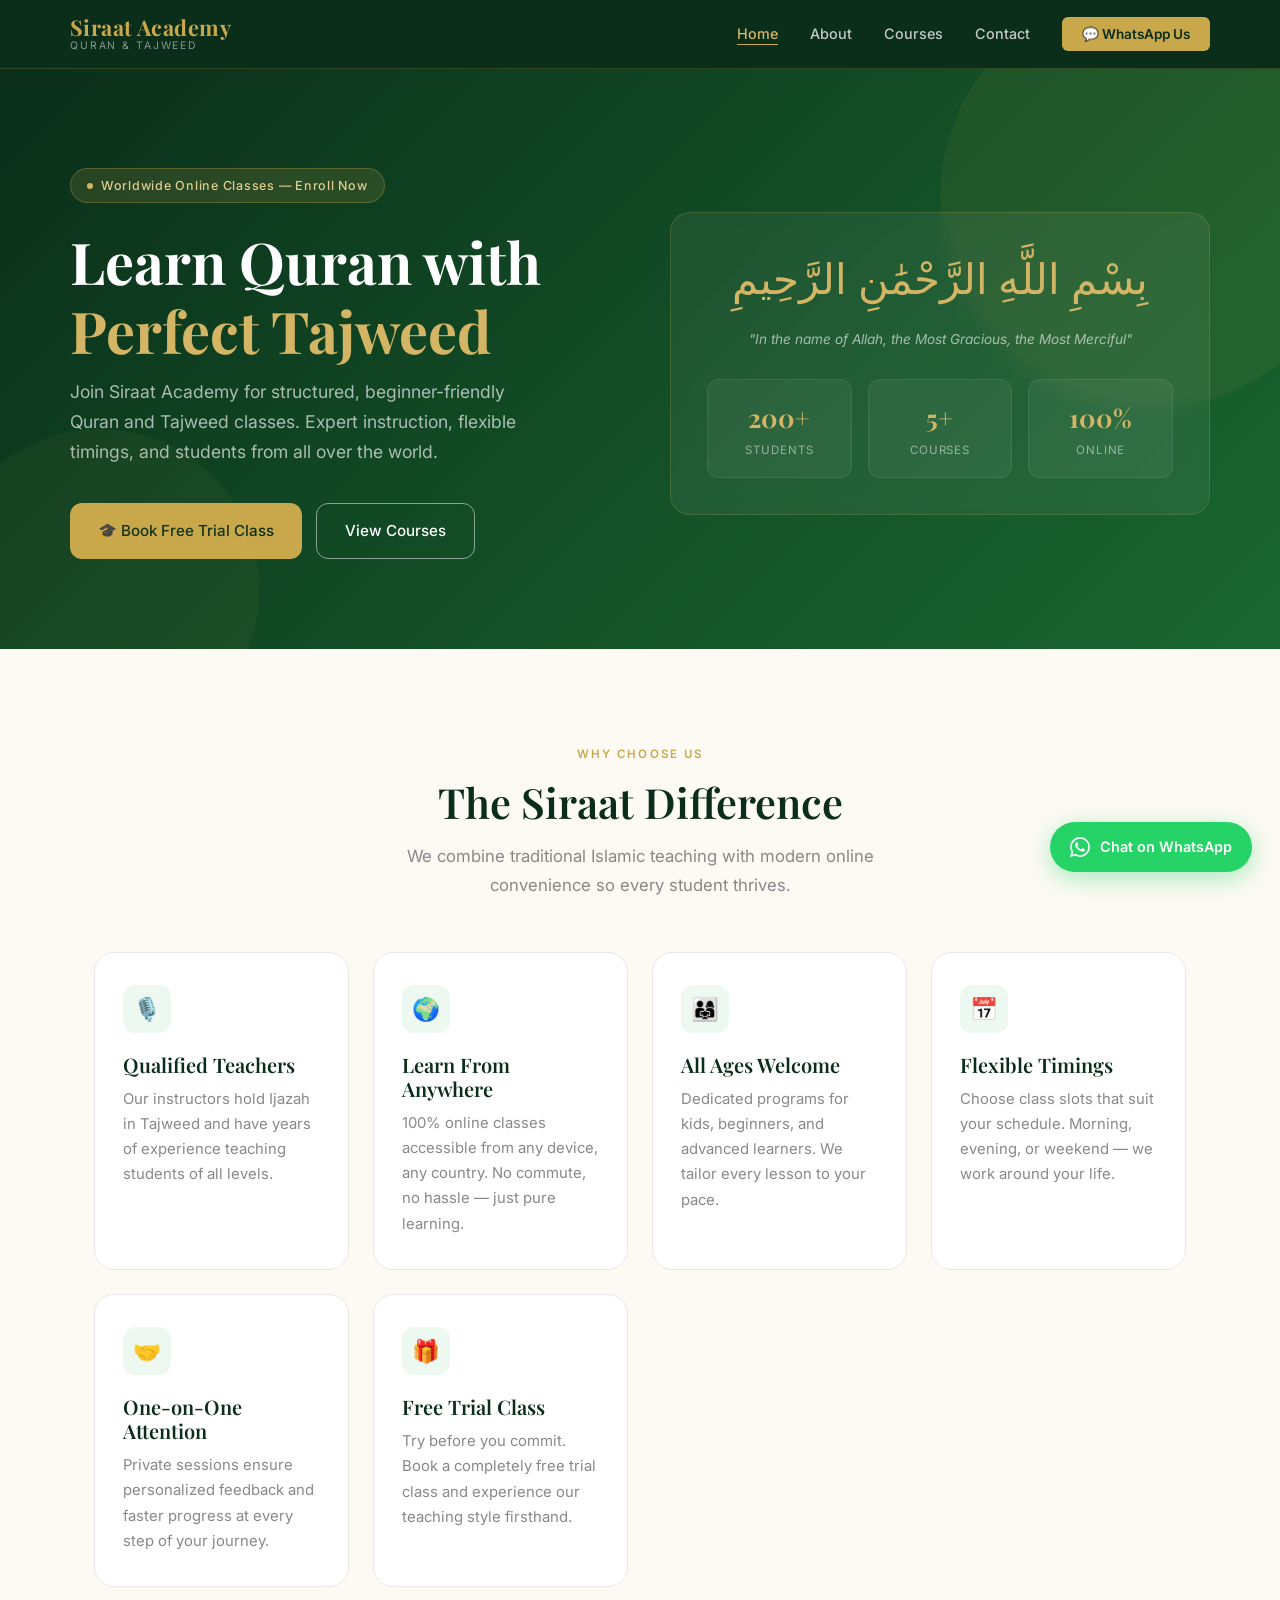
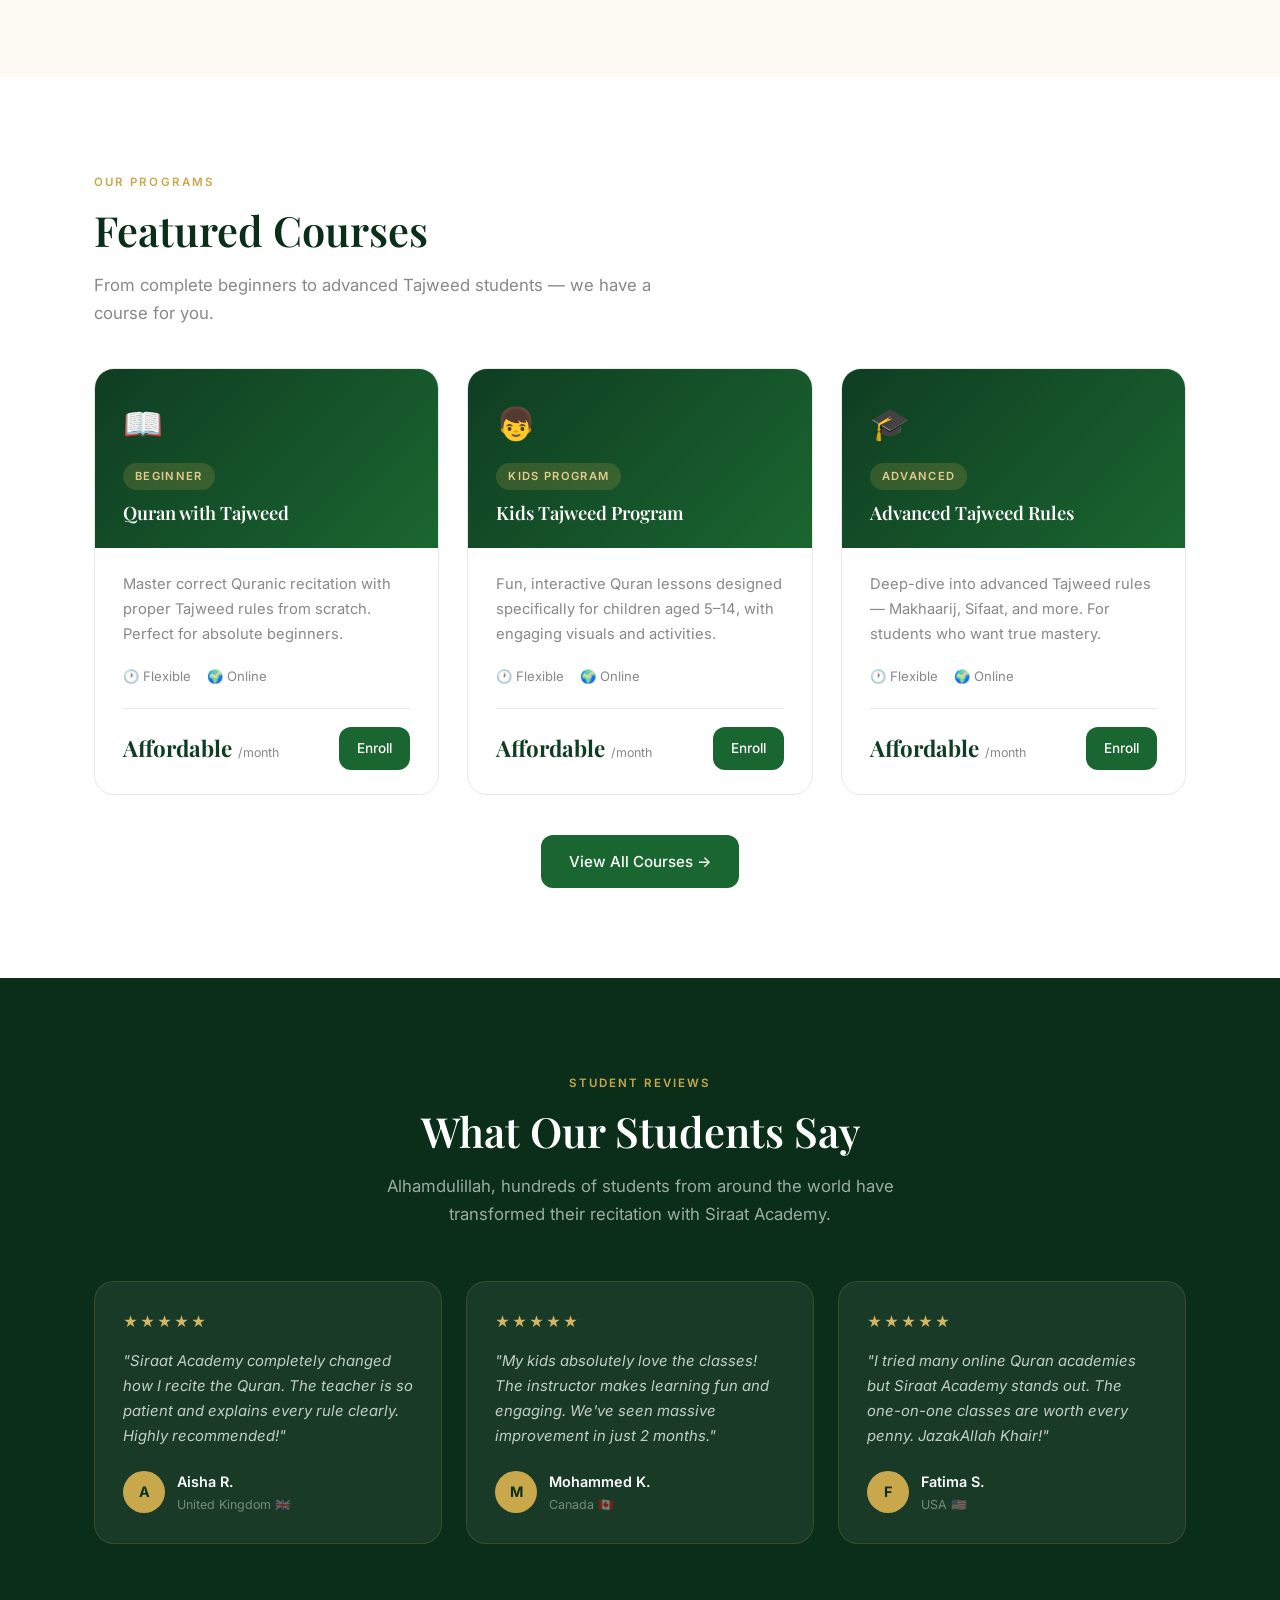
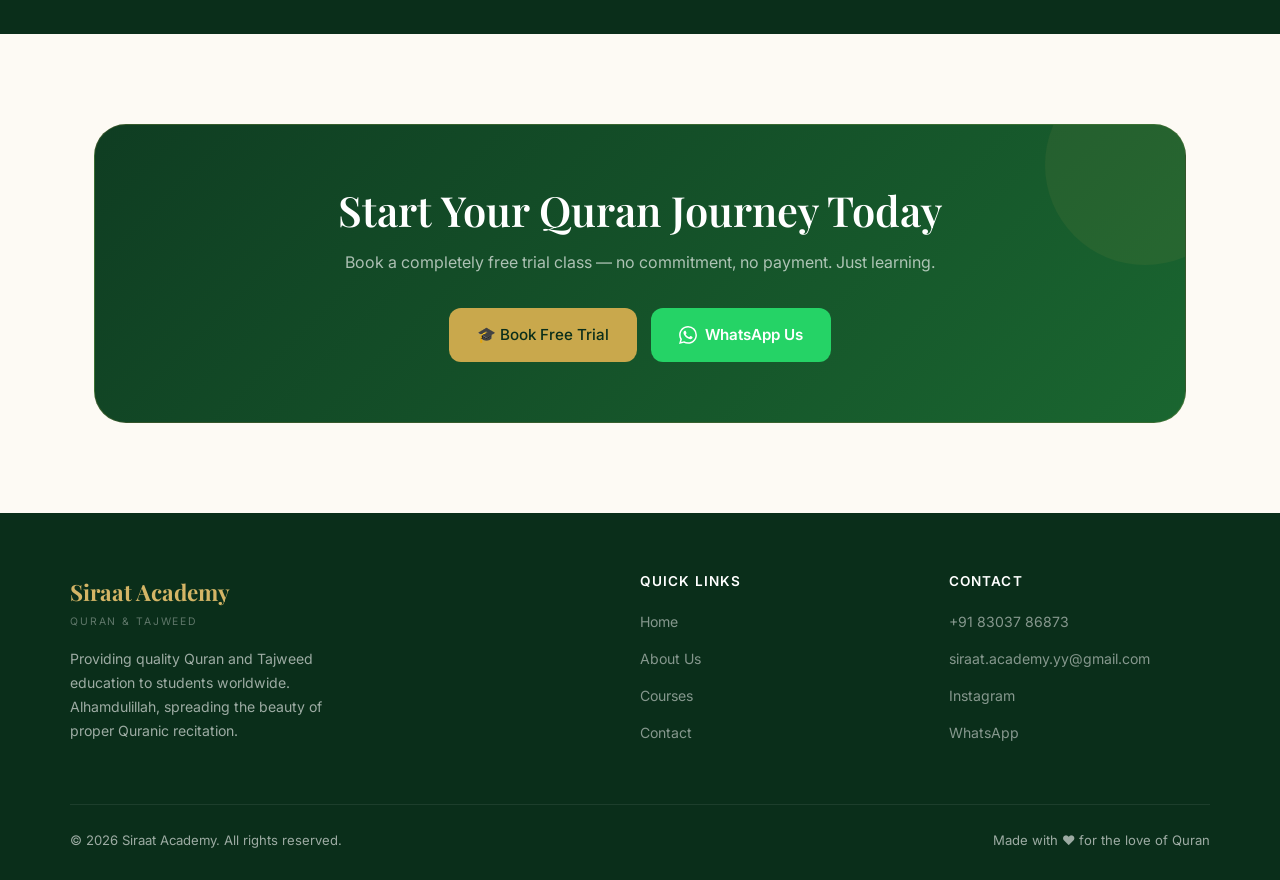
==== commit a6387adc: "Update index.html" ====
--- a/index.html
+++ b/index.html
@@ -21,7 +21,7 @@
         <li><a href="about.html">About</a></li>
         <li><a href="courses.html">Courses</a></li>
         <li><a href="contact.html">Contact</a></li>
-        <li><a href="contact.html" class="nav-cta">Free Trial Class</a></li>
+        <li><a href="https://wa.me/918303786873" target="_blank" class="nav-cta nav-whatsapp">💬 WhatsApp Us</a></li>
       </ul>
       <button class="hamburger" id="hamburger" aria-label="Menu">
         <span></span><span></span><span></span>
@@ -280,7 +280,7 @@
       </div>
     </div>
     <div class="footer-bottom">
-      <span>© 2025 Siraat Academy. All rights reserved.</span>
+      <span>© 2026 Siraat Academy. All rights reserved.</span>
       <span>Made with ❤️ for the love of Quran</span>
     </div>
   </footer>
@@ -296,5 +296,6 @@
     const navLinks  = document.getElementById('navLinks');
     hamburger.addEventListener('click', () => navLinks.classList.toggle('open'));
   </script>
+  <script src="script.js"></script>
 </body>
 </html>
